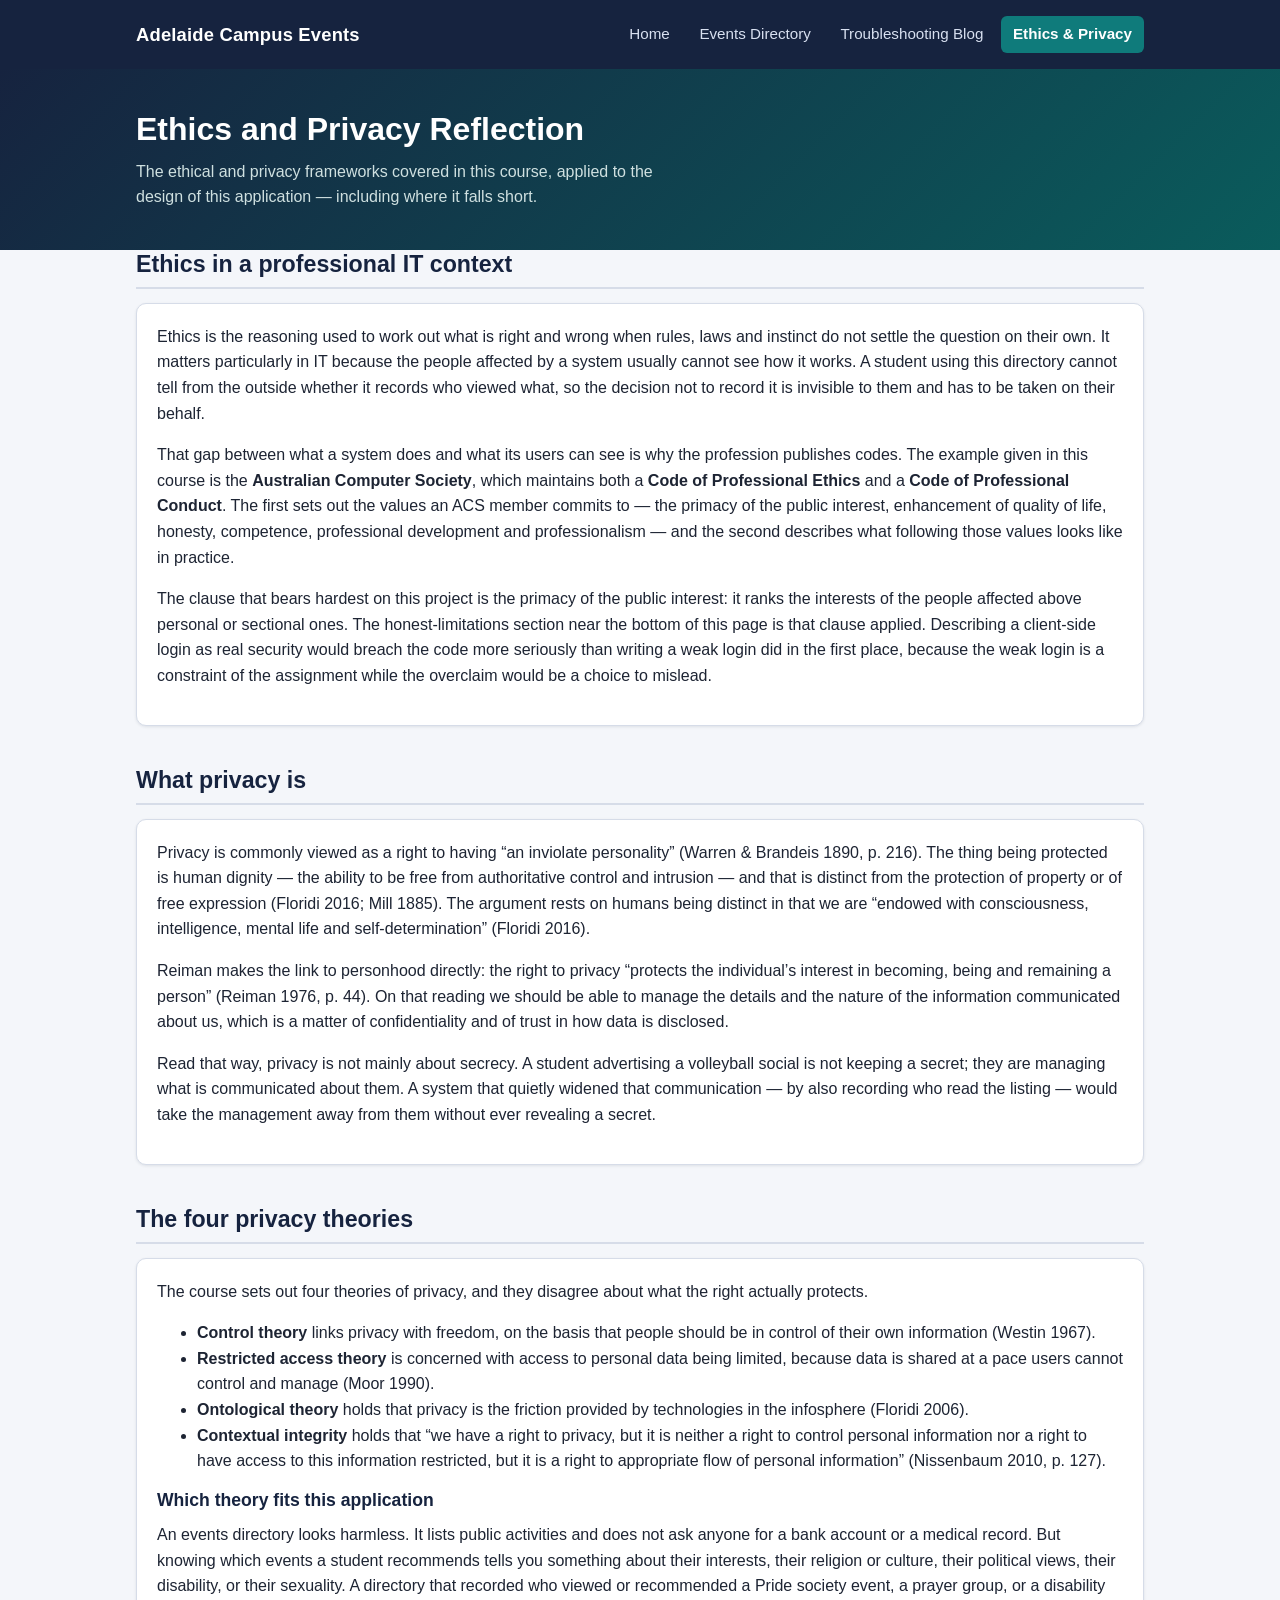
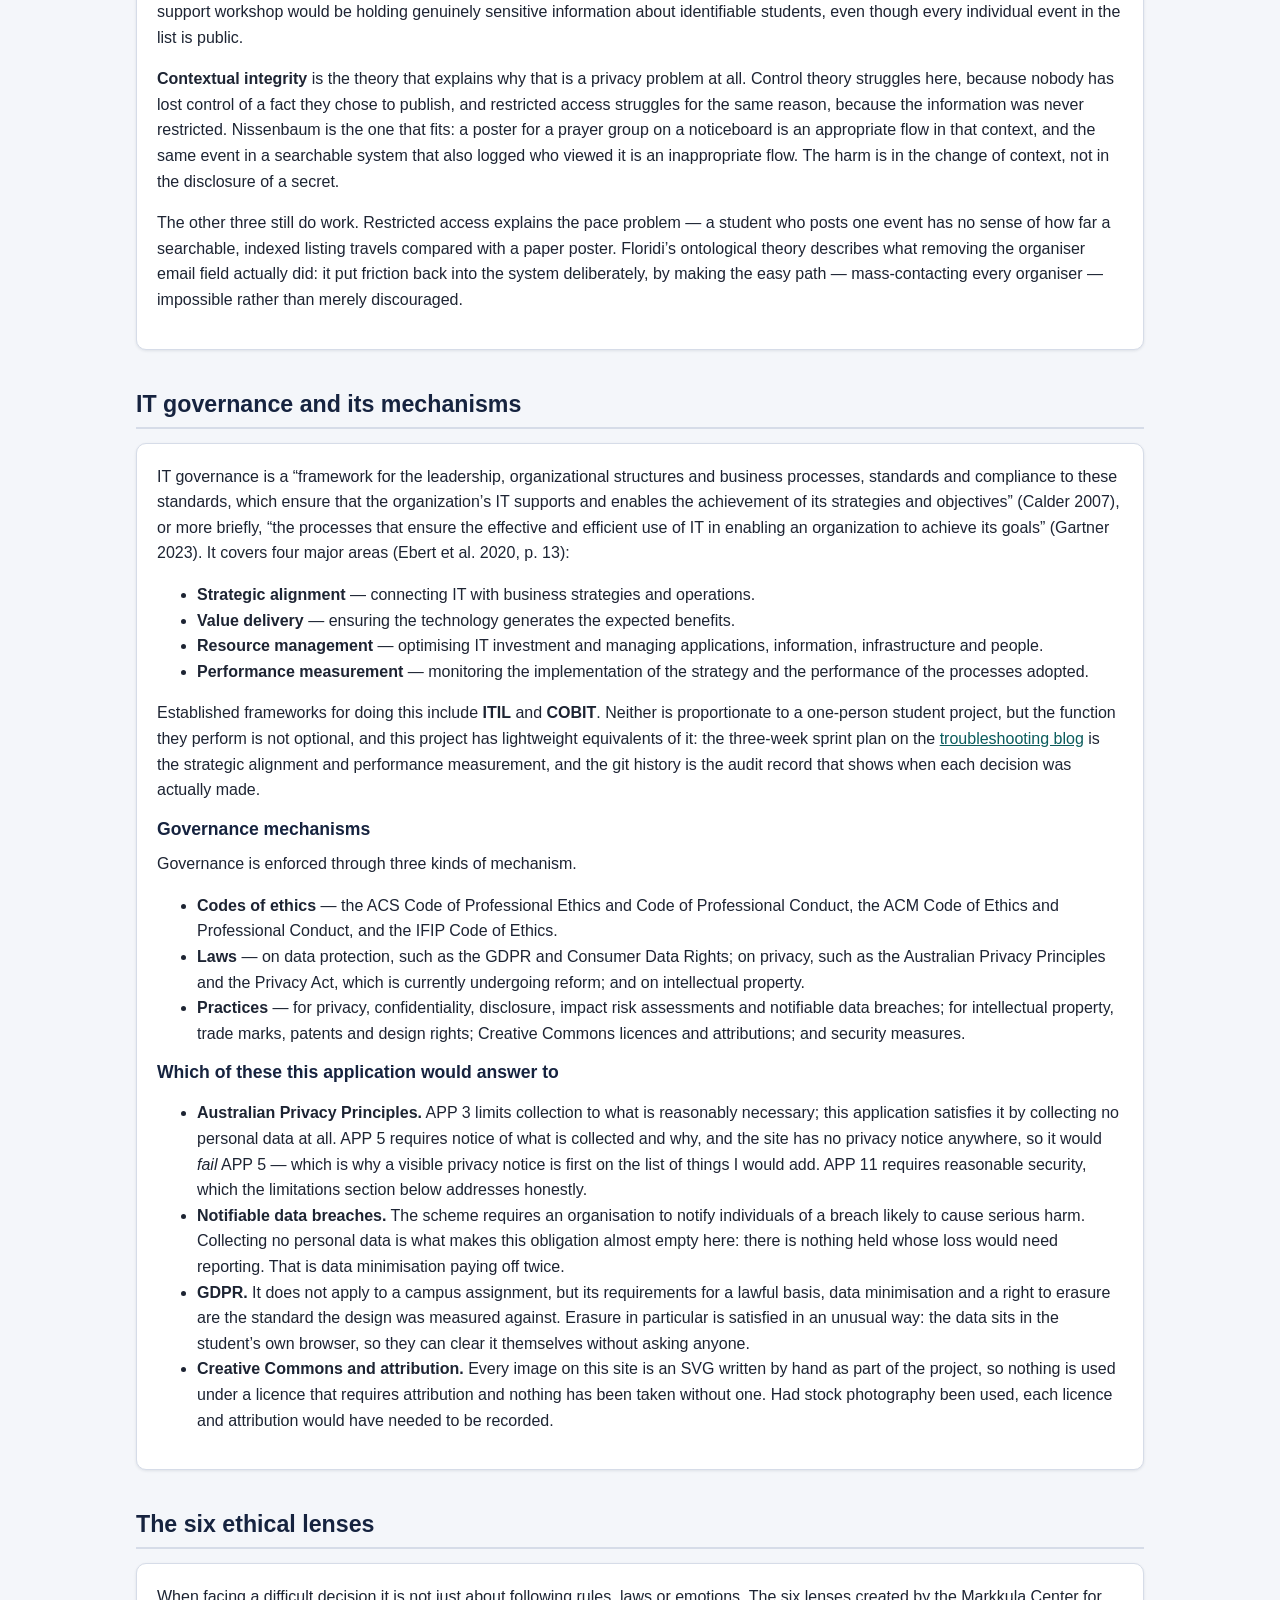
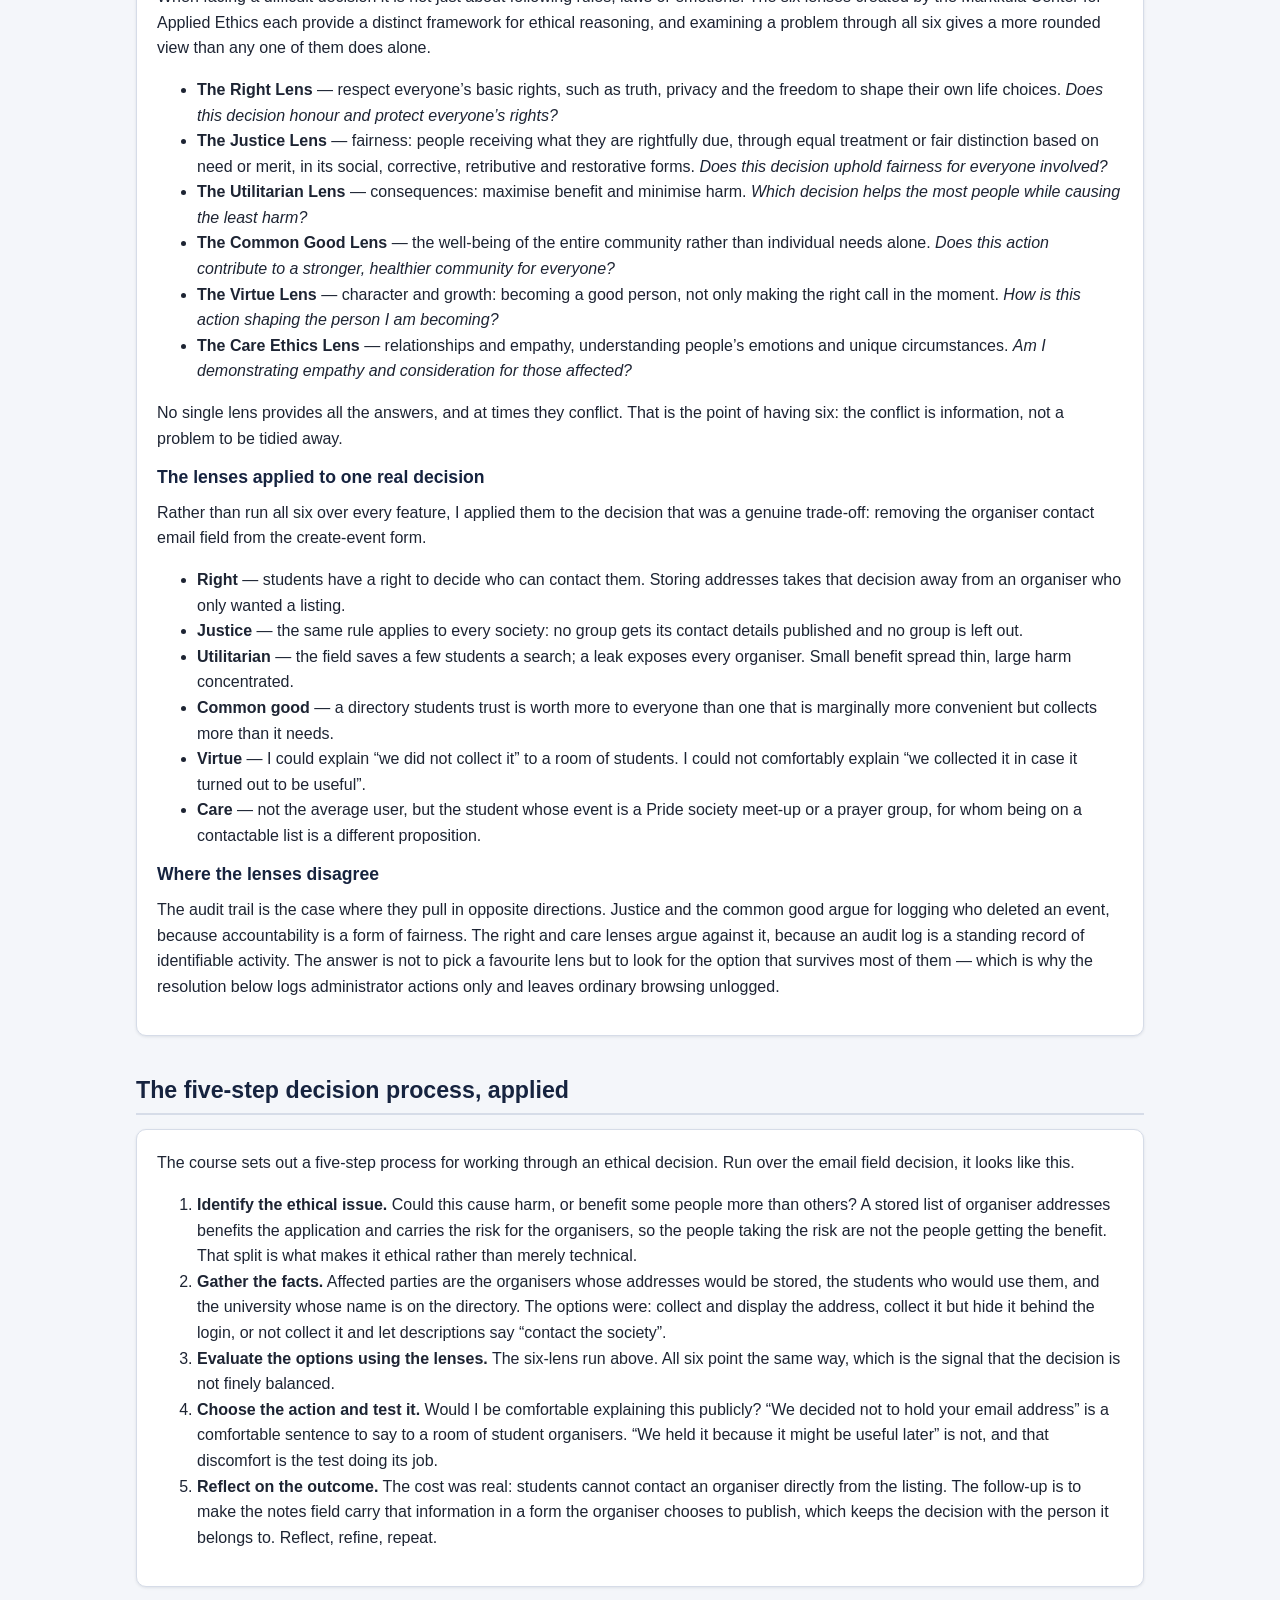
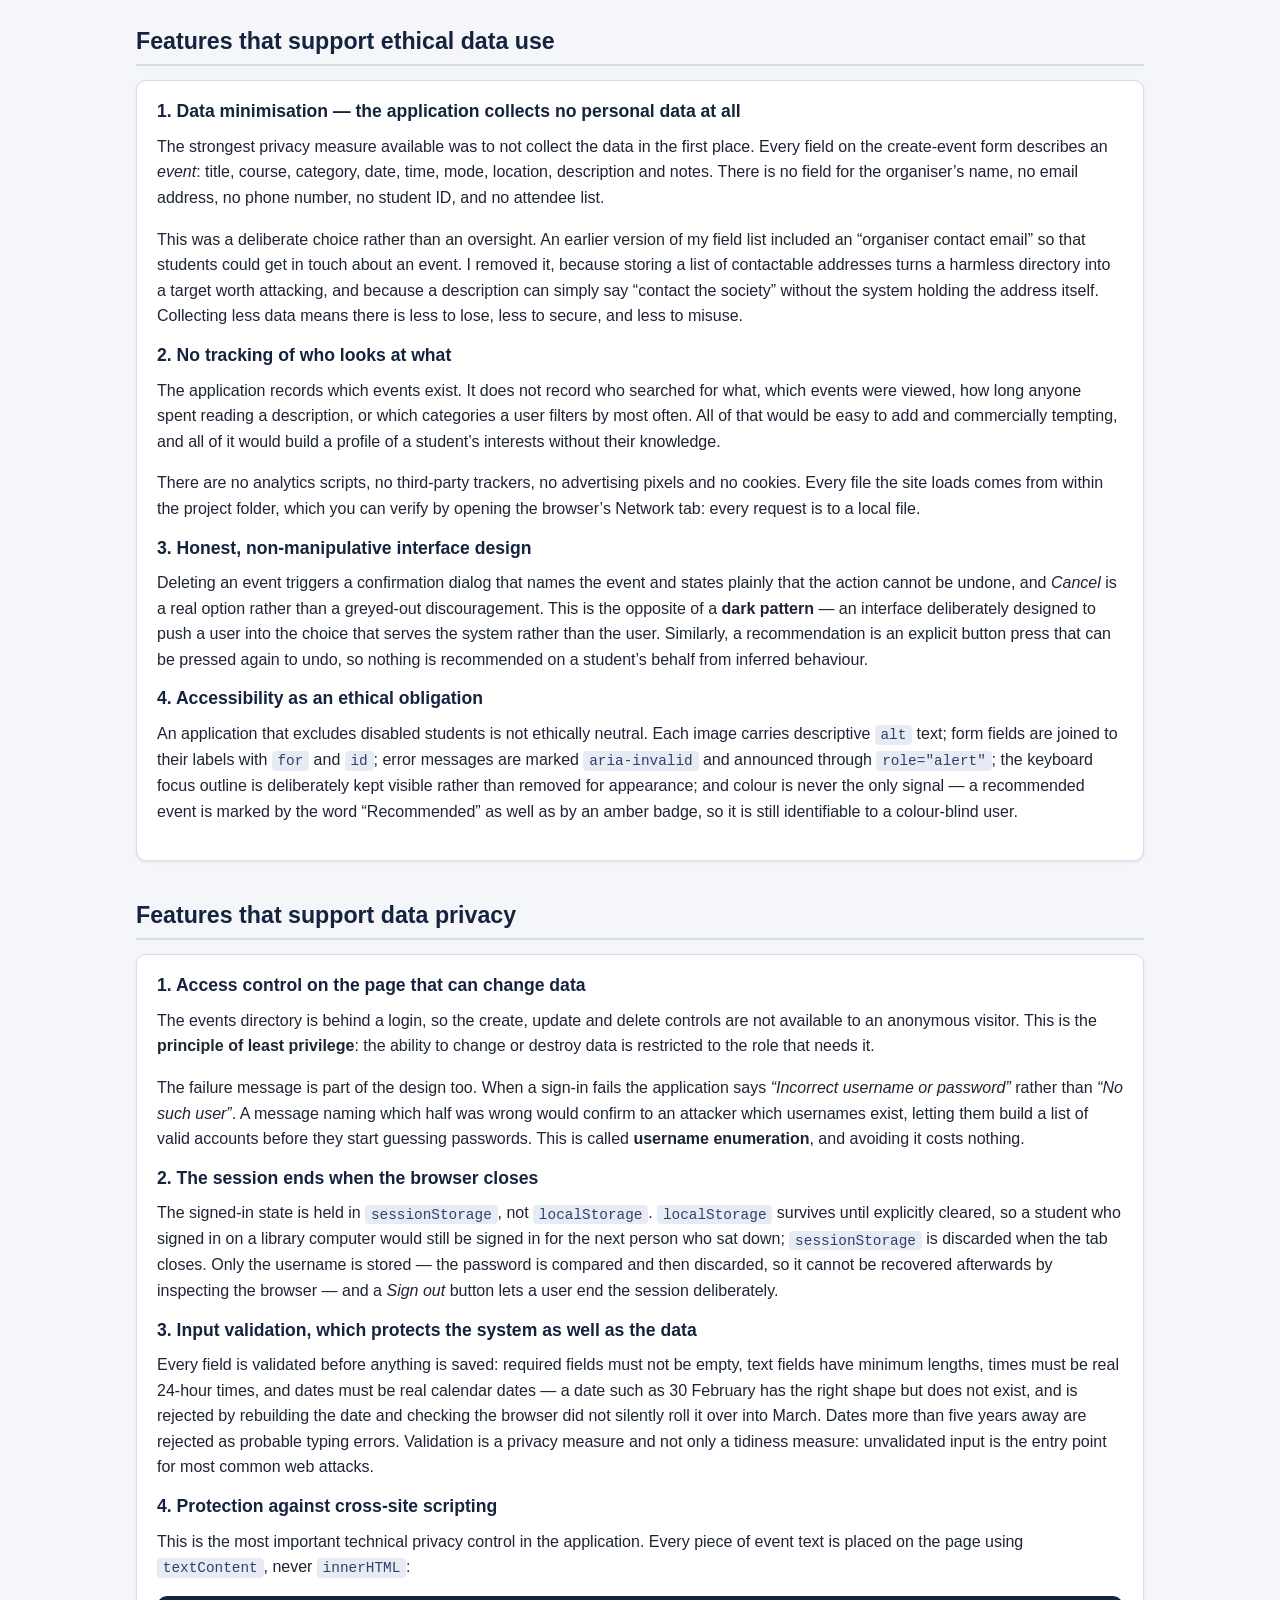
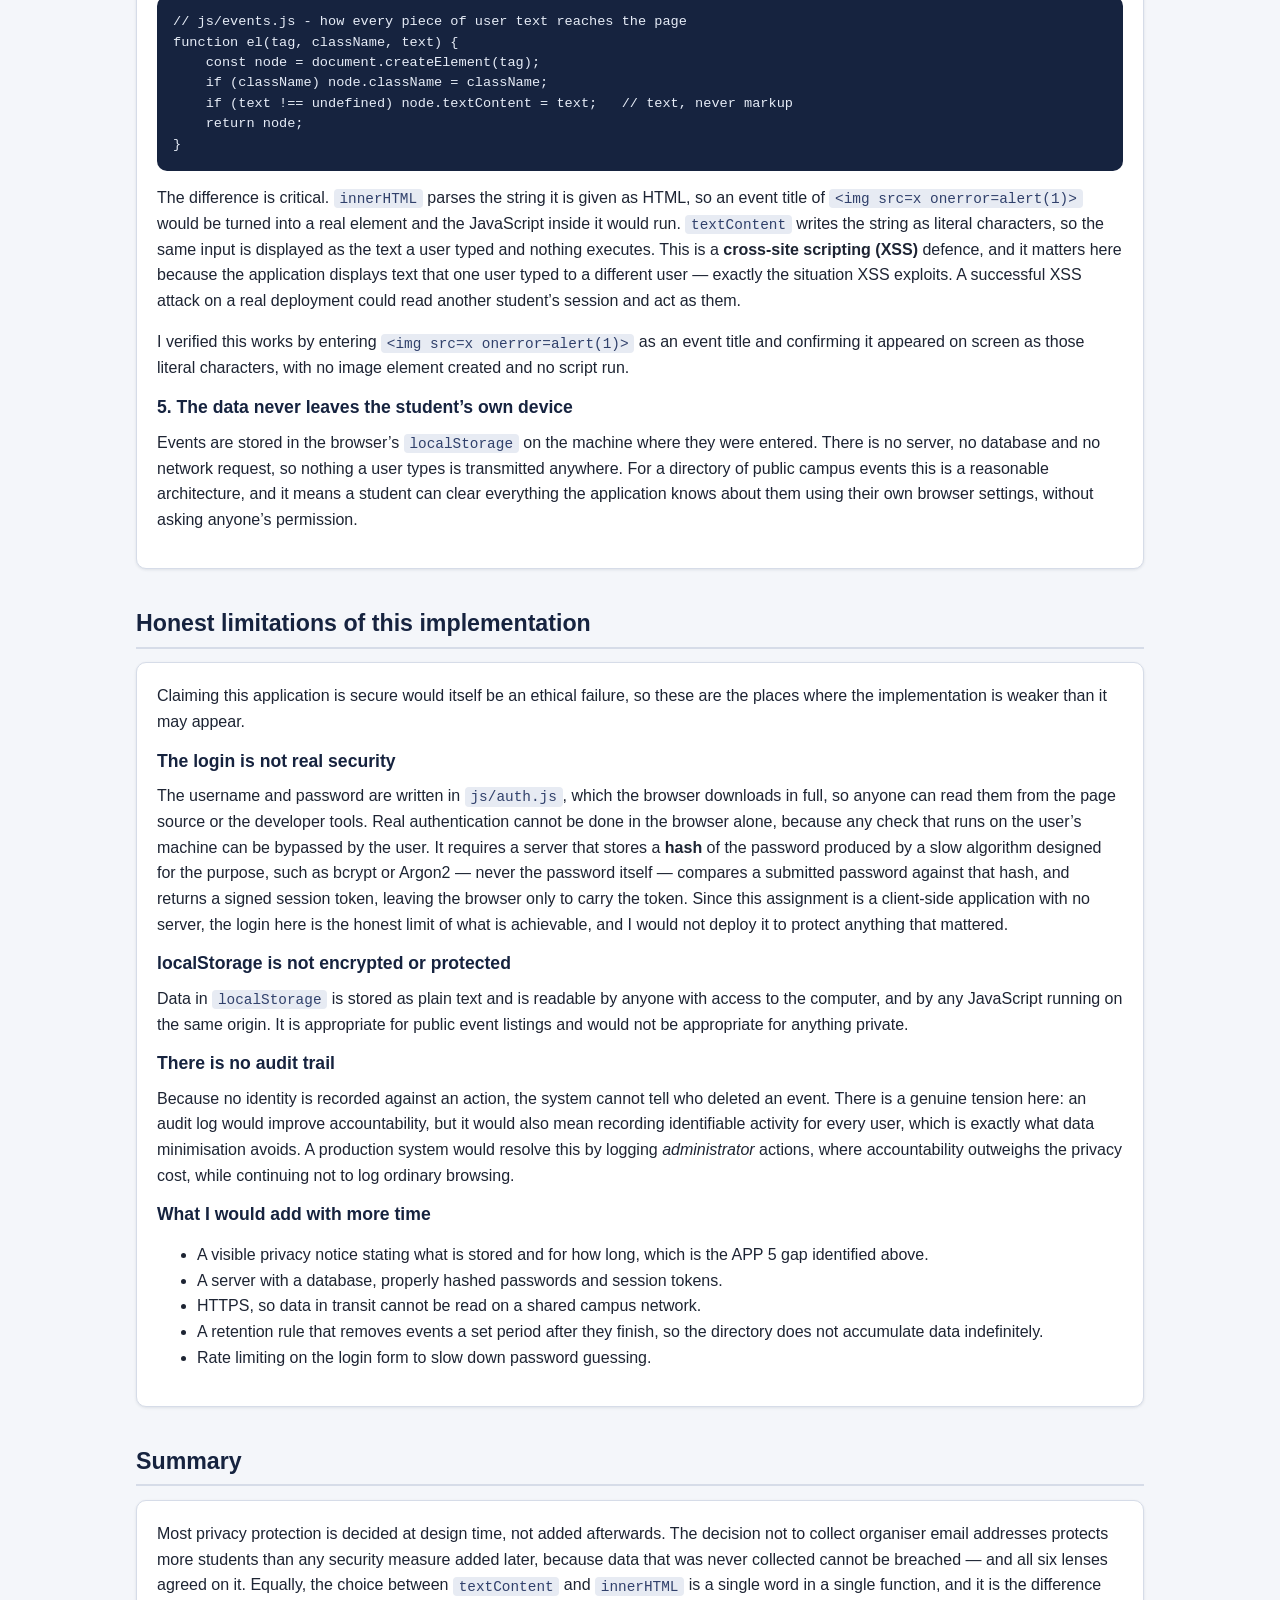
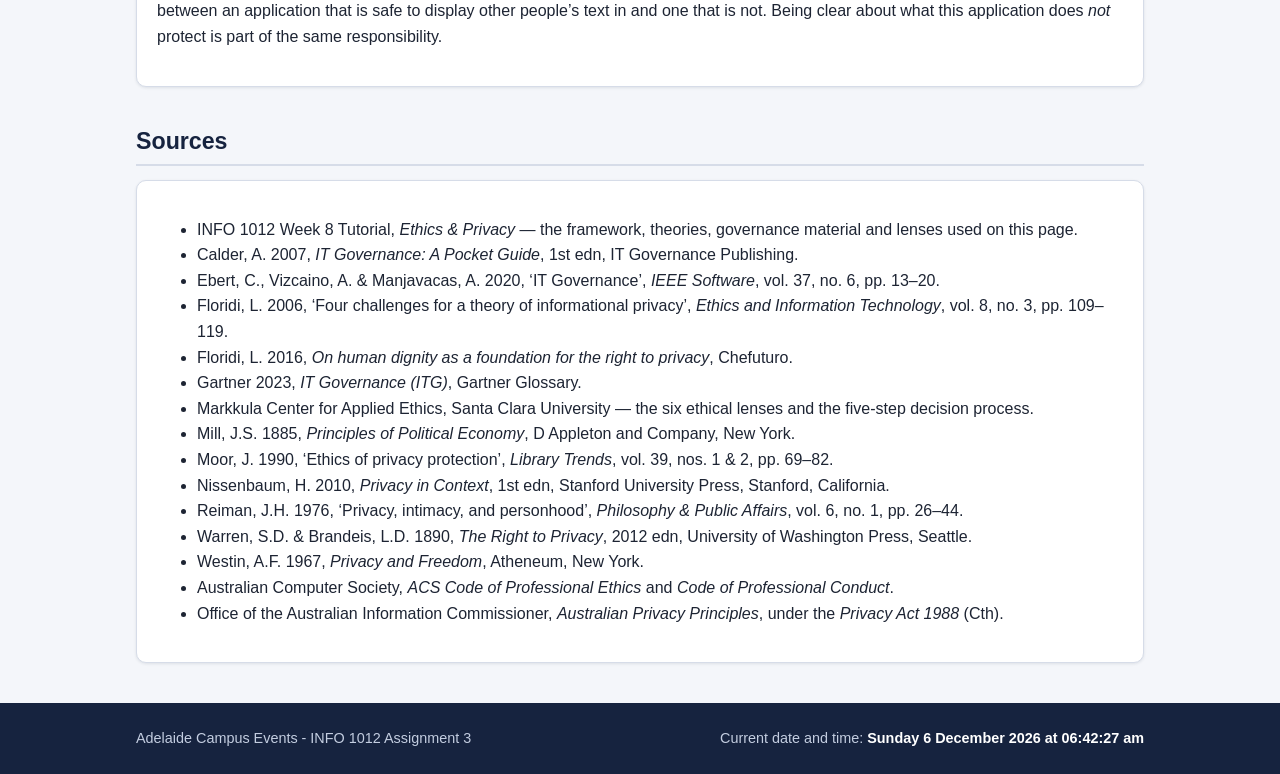
==== ethics.html @ b04b6039 "added the ethics and privacy reflection" ====
<!DOCTYPE html>
<html lang="en-AU">
<head>
  <meta charset="UTF-8">
  <meta name="viewport" content="width=device-width, initial-scale=1.0">
  <meta name="description" content="Reflection on ethical data use and data privacy in the Adelaide Campus Events application.">
  <title>Adelaide Campus Events &mdash; Ethics &amp; Privacy</title>
  <link rel="stylesheet" href="css/style.css">
</head>
<body>

  <header class="site-header">
    <div class="container">
      <a class="site-title" href="index.html">Adelaide Campus Events</a>
      <nav class="site-nav" aria-label="Main navigation">
        <ul>
          <li><a href="index.html">Home</a></li>
          <li><a href="events.html">Events Directory</a></li>
          <li><a href="blog.html">Troubleshooting Blog</a></li>
          <li><a href="ethics.html" aria-current="page">Ethics &amp; Privacy</a></li>
        </ul>
      </nav>
    </div>
  </header>

  <div class="banner">
    <div class="container">
      <h1>Ethics and Privacy Reflection</h1>
      <p>The ethical and privacy frameworks covered in this course, applied to the
         design of this application &mdash; including where it falls short.</p>
    </div>
  </div>

  <main class="container">

    <!-- Part 1 - the course frameworks -->
    <section aria-labelledby="codes-heading">
      <h2 id="codes-heading">Ethics in a professional IT context</h2>
      <div class="card">
        <p>Ethics is the reasoning used to work out what is right and wrong when rules,
           laws and instinct do not settle the question on their own. It matters
           particularly in IT because the people affected by a system usually cannot see
           how it works. A student using this directory cannot tell from the outside
           whether it records who viewed what, so the decision not to record it is
           invisible to them and has to be taken on their behalf.</p>
        <p>That gap between what a system does and what its users can see is why the
           profession publishes codes. The example given in this course is the
           <strong>Australian Computer Society</strong>, which maintains both a
           <strong>Code of Professional Ethics</strong> and a <strong>Code of
           Professional Conduct</strong>. The first sets out the values an ACS member
           commits to &mdash; the primacy of the public interest, enhancement of quality
           of life, honesty, competence, professional development and professionalism
           &mdash; and the second describes what following those values looks like in
           practice.</p>
        <p>The clause that bears hardest on this project is the primacy of the public
           interest: it ranks the interests of the people affected above personal or
           sectional ones. The honest-limitations section near the bottom of this page is
           that clause applied. Describing a client-side login as real security would
           breach the code more seriously than writing a weak login did in the first
           place, because the weak login is a constraint of the assignment while the
           overclaim would be a choice to mislead.</p>
      </div>
    </section>

    <section aria-labelledby="privacy-concept-heading">
      <h2 id="privacy-concept-heading">What privacy is</h2>
      <div class="card">
        <p>Privacy is commonly viewed as a right to having &ldquo;an inviolate
           personality&rdquo; (Warren &amp; Brandeis 1890, p.&nbsp;216). The thing being
           protected is human dignity &mdash; the ability to be free from authoritative
           control and intrusion &mdash; and that is distinct from the protection of
           property or of free expression (Floridi 2016; Mill 1885). The argument rests
           on humans being distinct in that we are &ldquo;endowed with consciousness,
           intelligence, mental life and self-determination&rdquo; (Floridi 2016).</p>
        <p>Reiman makes the link to personhood directly: the right to privacy
           &ldquo;protects the individual&rsquo;s interest in becoming, being and
           remaining a person&rdquo; (Reiman 1976, p.&nbsp;44). On that reading we should
           be able to manage the details and the nature of the information communicated
           about us, which is a matter of confidentiality and of trust in how data is
           disclosed.</p>
        <p>Read that way, privacy is not mainly about secrecy. A student advertising a
           volleyball social is not keeping a secret; they are managing what is
           communicated about them. A system that quietly widened that communication
           &mdash; by also recording who read the listing &mdash; would take the
           management away from them without ever revealing a secret.</p>
      </div>
    </section>

    <section aria-labelledby="theories-heading">
      <h2 id="theories-heading">The four privacy theories</h2>
      <div class="card">
        <p>The course sets out four theories of privacy, and they disagree about what the
           right actually protects.</p>
        <ul>
          <li><strong>Control theory</strong> links privacy with freedom, on the basis
              that people should be in control of their own information (Westin 1967).</li>
          <li><strong>Restricted access theory</strong> is concerned with access to
              personal data being limited, because data is shared at a pace users cannot
              control and manage (Moor 1990).</li>
          <li><strong>Ontological theory</strong> holds that privacy is the friction
              provided by technologies in the infosphere (Floridi 2006).</li>
          <li><strong>Contextual integrity</strong> holds that &ldquo;we have a right to
              privacy, but it is neither a right to control personal information nor a
              right to have access to this information restricted, but it is a right to
              appropriate flow of personal information&rdquo;
              (Nissenbaum 2010, p.&nbsp;127).</li>
        </ul>

        <h3>Which theory fits this application</h3>
        <p>An events directory looks harmless. It lists public activities and does not
           ask anyone for a bank account or a medical record. But knowing which events a
           student recommends tells you something about their interests, their religion
           or culture, their political views, their disability, or their sexuality. A
           directory that recorded who viewed or recommended a Pride society event, a
           prayer group, or a disability support workshop would be holding genuinely
           sensitive information about identifiable students, even though every
           individual event in the list is public.</p>
        <p><strong>Contextual integrity</strong> is the theory that explains why that is
           a privacy problem at all. Control theory struggles here, because nobody has
           lost control of a fact they chose to publish, and restricted access struggles
           for the same reason, because the information was never restricted. Nissenbaum
           is the one that fits: a poster for a prayer group on a noticeboard is an
           appropriate flow in that context, and the same event in a searchable system
           that also logged who viewed it is an inappropriate flow. The harm is in the
           change of context, not in the disclosure of a secret.</p>
        <p>The other three still do work. Restricted access explains the pace problem
           &mdash; a student who posts one event has no sense of how far a searchable,
           indexed listing travels compared with a paper poster. Floridi&rsquo;s
           ontological theory describes what removing the organiser email field actually
           did: it put friction back into the system deliberately, by making the easy
           path &mdash; mass-contacting every organiser &mdash; impossible rather than
           merely discouraged.</p>
      </div>
    </section>

    <section aria-labelledby="governance-heading">
      <h2 id="governance-heading">IT governance and its mechanisms</h2>
      <div class="card">
        <p>IT governance is a &ldquo;framework for the leadership, organizational
           structures and business processes, standards and compliance to these
           standards, which ensure that the organization&rsquo;s IT supports and enables
           the achievement of its strategies and objectives&rdquo; (Calder 2007), or more
           briefly, &ldquo;the processes that ensure the effective and efficient use of
           IT in enabling an organization to achieve its goals&rdquo; (Gartner 2023). It
           covers four major areas (Ebert et al. 2020, p.&nbsp;13):</p>
        <ul>
          <li><strong>Strategic alignment</strong> &mdash; connecting IT with business
              strategies and operations.</li>
          <li><strong>Value delivery</strong> &mdash; ensuring the technology generates
              the expected benefits.</li>
          <li><strong>Resource management</strong> &mdash; optimising IT investment and
              managing applications, information, infrastructure and people.</li>
          <li><strong>Performance measurement</strong> &mdash; monitoring the
              implementation of the strategy and the performance of the processes
              adopted.</li>
        </ul>
        <p>Established frameworks for doing this include <strong>ITIL</strong> and
           <strong>COBIT</strong>. Neither is proportionate to a one-person student
           project, but the function they perform is not optional, and this project has
           lightweight equivalents of it: the three-week sprint plan on the
           <a href="blog.html">troubleshooting blog</a> is the strategic alignment and
           performance measurement, and the git history is the audit record that shows
           when each decision was actually made.</p>

        <h3>Governance mechanisms</h3>
        <p>Governance is enforced through three kinds of mechanism.</p>
        <ul>
          <li><strong>Codes of ethics</strong> &mdash; the ACS Code of Professional
              Ethics and Code of Professional Conduct, the ACM Code of Ethics and
              Professional Conduct, and the IFIP Code of Ethics.</li>
          <li><strong>Laws</strong> &mdash; on data protection, such as the GDPR and
              Consumer Data Rights; on privacy, such as the Australian Privacy Principles
              and the Privacy Act, which is currently undergoing reform; and on
              intellectual property.</li>
          <li><strong>Practices</strong> &mdash; for privacy, confidentiality,
              disclosure, impact risk assessments and notifiable data breaches; for
              intellectual property, trade marks, patents and design rights; Creative
              Commons licences and attributions; and security measures.</li>
        </ul>

        <h3>Which of these this application would answer to</h3>
        <ul>
          <li><strong>Australian Privacy Principles.</strong> APP 3 limits collection to
              what is reasonably necessary; this application satisfies it by collecting
              no personal data at all. APP 5 requires notice of what is collected and
              why, and the site has no privacy notice anywhere, so it would
              <em>fail</em> APP 5 &mdash; which is why a visible privacy notice is first
              on the list of things I would add. APP 11 requires reasonable security,
              which the limitations section below addresses honestly.</li>
          <li><strong>Notifiable data breaches.</strong> The scheme requires an
              organisation to notify individuals of a breach likely to cause serious
              harm. Collecting no personal data is what makes this obligation almost
              empty here: there is nothing held whose loss would need reporting. That is
              data minimisation paying off twice.</li>
          <li><strong>GDPR.</strong> It does not apply to a campus assignment, but its
              requirements for a lawful basis, data minimisation and a right to erasure
              are the standard the design was measured against. Erasure in particular is
              satisfied in an unusual way: the data sits in the student&rsquo;s own
              browser, so they can clear it themselves without asking anyone.</li>
          <li><strong>Creative Commons and attribution.</strong> Every image on this site
              is an SVG written by hand as part of the project, so nothing is used under
              a licence that requires attribution and nothing has been taken without
              one. Had stock photography been used, each licence and attribution would
              have needed to be recorded.</li>
        </ul>
      </div>
    </section>

    <section aria-labelledby="lenses-heading">
      <h2 id="lenses-heading">The six ethical lenses</h2>
      <div class="card">
        <p>When facing a difficult decision it is not just about following rules, laws or
           emotions. The six lenses created by the Markkula Center for Applied Ethics
           each provide a distinct framework for ethical reasoning, and examining a
           problem through all six gives a more rounded view than any one of them does
           alone.</p>
        <ul>
          <li><strong>The Right Lens</strong> &mdash; respect everyone&rsquo;s basic
              rights, such as truth, privacy and the freedom to shape their own life
              choices. <em>Does this decision honour and protect everyone&rsquo;s
              rights?</em></li>
          <li><strong>The Justice Lens</strong> &mdash; fairness: people receiving what
              they are rightfully due, through equal treatment or fair distinction based
              on need or merit, in its social, corrective, retributive and restorative
              forms. <em>Does this decision uphold fairness for everyone involved?</em></li>
          <li><strong>The Utilitarian Lens</strong> &mdash; consequences: maximise
              benefit and minimise harm. <em>Which decision helps the most people while
              causing the least harm?</em></li>
          <li><strong>The Common Good Lens</strong> &mdash; the well-being of the entire
              community rather than individual needs alone. <em>Does this action
              contribute to a stronger, healthier community for everyone?</em></li>
          <li><strong>The Virtue Lens</strong> &mdash; character and growth: becoming a
              good person, not only making the right call in the moment. <em>How is this
              action shaping the person I am becoming?</em></li>
          <li><strong>The Care Ethics Lens</strong> &mdash; relationships and empathy,
              understanding people&rsquo;s emotions and unique circumstances. <em>Am I
              demonstrating empathy and consideration for those affected?</em></li>
        </ul>
        <p>No single lens provides all the answers, and at times they conflict. That is
           the point of having six: the conflict is information, not a problem to be
           tidied away.</p>

        <h3>The lenses applied to one real decision</h3>
        <p>Rather than run all six over every feature, I applied them to the decision
           that was a genuine trade-off: removing the organiser contact email field from
           the create-event form.</p>
        <ul>
          <li><strong>Right</strong> &mdash; students have a right to decide who can
              contact them. Storing addresses takes that decision away from an organiser
              who only wanted a listing.</li>
          <li><strong>Justice</strong> &mdash; the same rule applies to every society: no
              group gets its contact details published and no group is left out.</li>
          <li><strong>Utilitarian</strong> &mdash; the field saves a few students a
              search; a leak exposes every organiser. Small benefit spread thin, large
              harm concentrated.</li>
          <li><strong>Common good</strong> &mdash; a directory students trust is worth
              more to everyone than one that is marginally more convenient but collects
              more than it needs.</li>
          <li><strong>Virtue</strong> &mdash; I could explain &ldquo;we did not collect
              it&rdquo; to a room of students. I could not comfortably explain &ldquo;we
              collected it in case it turned out to be useful&rdquo;.</li>
          <li><strong>Care</strong> &mdash; not the average user, but the student whose
              event is a Pride society meet-up or a prayer group, for whom being on a
              contactable list is a different proposition.</li>
        </ul>

        <h3>Where the lenses disagree</h3>
        <p>The audit trail is the case where they pull in opposite directions. Justice
           and the common good argue for logging who deleted an event, because
           accountability is a form of fairness. The right and care lenses argue against
           it, because an audit log is a standing record of identifiable activity. The
           answer is not to pick a favourite lens but to look for the option that
           survives most of them &mdash; which is why the resolution below logs
           administrator actions only and leaves ordinary browsing unlogged.</p>
      </div>
    </section>

    <section aria-labelledby="process-heading">
      <h2 id="process-heading">The five-step decision process, applied</h2>
      <div class="card">
        <p>The course sets out a five-step process for working through an ethical
           decision. Run over the email field decision, it looks like this.</p>
        <ol>
          <li><strong>Identify the ethical issue.</strong> Could this cause harm, or
              benefit some people more than others? A stored list of organiser addresses
              benefits the application and carries the risk for the organisers, so the
              people taking the risk are not the people getting the benefit. That split
              is what makes it ethical rather than merely technical.</li>
          <li><strong>Gather the facts.</strong> Affected parties are the organisers
              whose addresses would be stored, the students who would use them, and the
              university whose name is on the directory. The options were: collect and
              display the address, collect it but hide it behind the login, or not
              collect it and let descriptions say &ldquo;contact the society&rdquo;.</li>
          <li><strong>Evaluate the options using the lenses.</strong> The six-lens run
              above. All six point the same way, which is the signal that the decision is
              not finely balanced.</li>
          <li><strong>Choose the action and test it.</strong> Would I be comfortable
              explaining this publicly? &ldquo;We decided not to hold your email
              address&rdquo; is a comfortable sentence to say to a room of student
              organisers. &ldquo;We held it because it might be useful later&rdquo; is
              not, and that discomfort is the test doing its job.</li>
          <li><strong>Reflect on the outcome.</strong> The cost was real: students cannot
              contact an organiser directly from the listing. The follow-up is to make
              the notes field carry that information in a form the organiser chooses to
              publish, which keeps the decision with the person it belongs to. Reflect,
              refine, repeat.</li>
        </ol>
      </div>
    </section>

    <!-- Part 2 - the application -->
    <section aria-labelledby="ethics-heading">
      <h2 id="ethics-heading">Features that support ethical data use</h2>

      <div class="card">
        <h3>1. Data minimisation &mdash; the application collects no personal data at all</h3>
        <p>The strongest privacy measure available was to not collect the data in the
           first place. Every field on the create-event form describes an <em>event</em>:
           title, course, category, date, time, mode, location, description and notes.
           There is no field for the organiser&rsquo;s name, no email address, no phone
           number, no student ID, and no attendee list.</p>
        <p>This was a deliberate choice rather than an oversight. An earlier version of
           my field list included an &ldquo;organiser contact email&rdquo; so that
           students could get in touch about an event. I removed it, because storing a
           list of contactable addresses turns a harmless directory into a target worth
           attacking, and because a description can simply say &ldquo;contact the
           society&rdquo; without the system holding the address itself. Collecting less
           data means there is less to lose, less to secure, and less to misuse.</p>

        <h3>2. No tracking of who looks at what</h3>
        <p>The application records which events exist. It does not record who searched
           for what, which events were viewed, how long anyone spent reading a
           description, or which categories a user filters by most often. All of that
           would be easy to add and commercially tempting, and all of it would build a
           profile of a student&rsquo;s interests without their knowledge.</p>
        <p>There are no analytics scripts, no third-party trackers, no advertising pixels
           and no cookies. Every file the site loads comes from within the project
           folder, which you can verify by opening the browser&rsquo;s Network tab: every
           request is to a local file.</p>

        <h3>3. Honest, non-manipulative interface design</h3>
        <p>Deleting an event triggers a confirmation dialog that names the event and
           states plainly that the action cannot be undone, and <em>Cancel</em> is a real
           option rather than a greyed-out discouragement. This is the opposite of a
           <strong>dark pattern</strong> &mdash; an interface deliberately designed to
           push a user into the choice that serves the system rather than the user.
           Similarly, a recommendation is an explicit button press that can be pressed
           again to undo, so nothing is recommended on a student&rsquo;s behalf from
           inferred behaviour.</p>

        <h3>4. Accessibility as an ethical obligation</h3>
        <p>An application that excludes disabled students is not ethically neutral. Each
           image carries descriptive <code>alt</code> text; form fields are joined to
           their labels with <code>for</code> and <code>id</code>; error messages are
           marked <code>aria-invalid</code> and announced through
           <code>role="alert"</code>; the keyboard focus outline is deliberately kept
           visible rather than removed for appearance; and colour is never the only
           signal &mdash; a recommended event is marked by the word
           &ldquo;Recommended&rdquo; as well as by an amber badge, so it is still
           identifiable to a colour-blind user.</p>
      </div>
    </section>

    <section aria-labelledby="privacy-heading">
      <h2 id="privacy-heading">Features that support data privacy</h2>

      <div class="card">
        <h3>1. Access control on the page that can change data</h3>
        <p>The events directory is behind a login, so the create, update and delete
           controls are not available to an anonymous visitor. This is the
           <strong>principle of least privilege</strong>: the ability to change or
           destroy data is restricted to the role that needs it.</p>
        <p>The failure message is part of the design too. When a sign-in fails the
           application says <em>&ldquo;Incorrect username or password&rdquo;</em> rather
           than <em>&ldquo;No such user&rdquo;</em>. A message naming which half was
           wrong would confirm to an attacker which usernames exist, letting them build a
           list of valid accounts before they start guessing passwords. This is called
           <strong>username enumeration</strong>, and avoiding it costs nothing.</p>

        <h3>2. The session ends when the browser closes</h3>
        <p>The signed-in state is held in <code>sessionStorage</code>, not
           <code>localStorage</code>. <code>localStorage</code> survives until explicitly
           cleared, so a student who signed in on a library computer would still be
           signed in for the next person who sat down; <code>sessionStorage</code> is
           discarded when the tab closes. Only the username is stored &mdash; the
           password is compared and then discarded, so it cannot be recovered afterwards
           by inspecting the browser &mdash; and a <em>Sign out</em> button lets a user
           end the session deliberately.</p>

        <h3>3. Input validation, which protects the system as well as the data</h3>
        <p>Every field is validated before anything is saved: required fields must not be
           empty, text fields have minimum lengths, times must be real 24-hour times, and
           dates must be real calendar dates &mdash; a date such as 30 February has the
           right shape but does not exist, and is rejected by rebuilding the date and
           checking the browser did not silently roll it over into March. Dates more than
           five years away are rejected as probable typing errors. Validation is a
           privacy measure and not only a tidiness measure: unvalidated input is the entry
           point for most common web attacks.</p>

        <h3>4. Protection against cross-site scripting</h3>
        <p>This is the most important technical privacy control in the application.
           Every piece of event text is placed on the page using
           <code>textContent</code>, never <code>innerHTML</code>:</p>
        <pre><code>// js/events.js - how every piece of user text reaches the page
function el(tag, className, text) {
    const node = document.createElement(tag);
    if (className) node.className = className;
    if (text !== undefined) node.textContent = text;   // text, never markup
    return node;
}</code></pre>
        <p>The difference is critical. <code>innerHTML</code> parses the string it is
           given as HTML, so an event title of
           <code>&lt;img src=x onerror=alert(1)&gt;</code> would be turned into a real
           element and the JavaScript inside it would run. <code>textContent</code>
           writes the string as literal characters, so the same input is displayed as the
           text a user typed and nothing executes. This is a <strong>cross-site
           scripting (XSS)</strong> defence, and it matters here because the application
           displays text that one user typed to a different user &mdash; exactly the
           situation XSS exploits. A successful XSS attack on a real deployment could
           read another student&rsquo;s session and act as them.</p>
        <p>I verified this works by entering
           <code>&lt;img src=x onerror=alert(1)&gt;</code> as an event title and
           confirming it appeared on screen as those literal characters, with no image
           element created and no script run.</p>

        <h3>5. The data never leaves the student&rsquo;s own device</h3>
        <p>Events are stored in the browser&rsquo;s <code>localStorage</code> on the
           machine where they were entered. There is no server, no database and no
           network request, so nothing a user types is transmitted anywhere. For a
           directory of public campus events this is a reasonable architecture, and it
           means a student can clear everything the application knows about them using
           their own browser settings, without asking anyone&rsquo;s permission.</p>
      </div>
    </section>

    <section aria-labelledby="limits-heading">
      <h2 id="limits-heading">Honest limitations of this implementation</h2>

      <div class="card">
        <p>Claiming this application is secure would itself be an ethical failure, so
           these are the places where the implementation is weaker than it may appear.</p>

        <h3>The login is not real security</h3>
        <p>The username and password are written in <code>js/auth.js</code>, which the
           browser downloads in full, so anyone can read them from the page source or the
           developer tools. Real authentication cannot be done in the browser alone,
           because any check that runs on the user&rsquo;s machine can be bypassed by the
           user. It requires a server that stores a <strong>hash</strong> of the password
           produced by a slow algorithm designed for the purpose, such as bcrypt or
           Argon2 &mdash; never the password itself &mdash; compares a submitted password
           against that hash, and returns a signed session token, leaving the browser only
           to carry the token. Since this assignment is a client-side application with no
           server, the login here is the honest limit of what is achievable, and I would
           not deploy it to protect anything that mattered.</p>

        <h3>localStorage is not encrypted or protected</h3>
        <p>Data in <code>localStorage</code> is stored as plain text and is readable by
           anyone with access to the computer, and by any JavaScript running on the same
           origin. It is appropriate for public event listings and would not be
           appropriate for anything private.</p>

        <h3>There is no audit trail</h3>
        <p>Because no identity is recorded against an action, the system cannot tell who
           deleted an event. There is a genuine tension here: an audit log would improve
           accountability, but it would also mean recording identifiable activity for
           every user, which is exactly what data minimisation avoids. A production
           system would resolve this by logging <em>administrator</em> actions, where
           accountability outweighs the privacy cost, while continuing not to log
           ordinary browsing.</p>

        <h3>What I would add with more time</h3>
        <ul>
          <li>A visible privacy notice stating what is stored and for how long, which is
              the APP 5 gap identified above.</li>
          <li>A server with a database, properly hashed passwords and session tokens.</li>
          <li>HTTPS, so data in transit cannot be read on a shared campus network.</li>
          <li>A retention rule that removes events a set period after they finish, so the
              directory does not accumulate data indefinitely.</li>
          <li>Rate limiting on the login form to slow down password guessing.</li>
        </ul>
      </div>
    </section>

    <section aria-labelledby="summary-heading">
      <h2 id="summary-heading">Summary</h2>
      <div class="card">
        <p>Most privacy protection is decided at design time, not added afterwards. The
           decision not to collect organiser email addresses protects more students than
           any security measure added later, because data that was never collected cannot
           be breached &mdash; and all six lenses agreed on it. Equally, the choice
           between <code>textContent</code> and <code>innerHTML</code> is a single word in
           a single function, and it is the difference between an application that is safe
           to display other people&rsquo;s text in and one that is not. Being clear about
           what this application does <em>not</em> protect is part of the same
           responsibility.</p>
      </div>
    </section>

    <!-- Sources -->
    <section aria-labelledby="sources-heading">
      <h2 id="sources-heading">Sources</h2>
      <div class="card">
        <ul>
          <li>INFO 1012 Week 8 Tutorial, <em>Ethics &amp; Privacy</em> &mdash; the
              framework, theories, governance material and lenses used on this page.</li>
          <li>Calder, A. 2007, <em>IT Governance: A Pocket Guide</em>, 1st edn, IT
              Governance Publishing.</li>
          <li>Ebert, C., Vizcaino, A. &amp; Manjavacas, A. 2020, &lsquo;IT
              Governance&rsquo;, <em>IEEE Software</em>, vol.&nbsp;37, no.&nbsp;6,
              pp.&nbsp;13&ndash;20.</li>
          <li>Floridi, L. 2006, &lsquo;Four challenges for a theory of informational
              privacy&rsquo;, <em>Ethics and Information Technology</em>, vol.&nbsp;8,
              no.&nbsp;3, pp.&nbsp;109&ndash;119.</li>
          <li>Floridi, L. 2016, <em>On human dignity as a foundation for the right to
              privacy</em>, Chefuturo.</li>
          <li>Gartner 2023, <em>IT Governance (ITG)</em>, Gartner Glossary.</li>
          <li>Markkula Center for Applied Ethics, Santa Clara University &mdash; the six
              ethical lenses and the five-step decision process.</li>
          <li>Mill, J.S. 1885, <em>Principles of Political Economy</em>, D Appleton and
              Company, New York.</li>
          <li>Moor, J. 1990, &lsquo;Ethics of privacy protection&rsquo;, <em>Library
              Trends</em>, vol.&nbsp;39, nos.&nbsp;1&nbsp;&amp;&nbsp;2,
              pp.&nbsp;69&ndash;82.</li>
          <li>Nissenbaum, H. 2010, <em>Privacy in Context</em>, 1st edn, Stanford
              University Press, Stanford, California.</li>
          <li>Reiman, J.H. 1976, &lsquo;Privacy, intimacy, and personhood&rsquo;,
              <em>Philosophy &amp; Public Affairs</em>, vol.&nbsp;6, no.&nbsp;1,
              pp.&nbsp;26&ndash;44.</li>
          <li>Warren, S.D. &amp; Brandeis, L.D. 1890, <em>The Right to Privacy</em>, 2012
              edn, University of Washington Press, Seattle.</li>
          <li>Westin, A.F. 1967, <em>Privacy and Freedom</em>, Atheneum, New York.</li>
          <li>Australian Computer Society, <em>ACS Code of Professional Ethics</em> and
              <em>Code of Professional Conduct</em>.</li>
          <li>Office of the Australian Information Commissioner, <em>Australian Privacy
              Principles</em>, under the <em>Privacy Act 1988</em> (Cth).</li>
        </ul>
      </div>
    </section>

  </main>

  <footer class="site-footer">
    <div class="container">
      <span>Adelaide Campus Events - INFO 1012 Assignment 3</span>
      <span>Current date and time: <strong><time id="live-clock"></time></strong></span>
    </div>
  </footer>

  <script src="js/clock.js"></script>
</body>
</html>
---- css/style.css ----
/* Design tokens -*/
:root {
  --navy:        #16233f;
  --navy-light:  #27385e;
  --teal:        #0f7b7b;
  --teal-dark:   #0a5c5c;
  --amber:       #c47f17;
  --red:         #b3261e;
  --green:       #1d6b3f;

  --page-bg:     #f4f6fa;
  --card-bg:     #ffffff;
  --border:      #d6dce8;
  --text:        #1d2433;
  --text-muted:  #5a6478;

  --radius:      10px;
  --gap:         1rem;
  --shadow:      0 1px 3px rgba(22, 35, 63, 0.10);
  --shadow-lift: 0 4px 12px rgba(22, 35, 63, 0.14);

  --font: -apple-system, BlinkMacSystemFont, "Segoe UI", Roboto,
          "Helvetica Neue", Arial, sans-serif;
  --mono: "SF Mono", "Cascadia Code", Consolas, "Courier New", monospace;
}

/* Reset border-box */
*, *::before, *::after { box-sizing: border-box; }

[hidden] { display: none !important; }

body {
  margin: 0;
  font-family: var(--font);
  font-size: 16px;
  line-height: 1.6;
  color: var(--text);
  background: var(--page-bg);
}

/* Layout */
.container {
  width: 100%;
  max-width: 1040px;
  margin: 0 auto;
  padding: 0 16px;   /* 16px side gutter so nothing touches the phone edge */
}

main { padding: 2rem 0 3rem; }

section { margin-bottom: 2.5rem; }

/* Typography */
h1, h2, h3 { line-height: 1.25; color: var(--navy); margin: 0 0 0.6em; }
h1 { font-size: 2rem; }
h2 { font-size: 1.45rem; border-bottom: 2px solid var(--border); padding-bottom: 0.35em; }
h3 { font-size: 1.1rem; }
p  { margin: 0 0 1rem; }
a  { color: var(--teal-dark); }
a:hover { color: var(--navy); }

/* Site header and navigation  */
.site-header {
  background: var(--navy);
  color: #fff;
  padding: 1rem 0;
}
.site-header .container {
  display: flex;
  flex-wrap: wrap;
  align-items: center;
  justify-content: space-between;
  gap: 0.75rem;
}
.site-title {
  font-size: 1.15rem;
  font-weight: 700;
  color: #fff;
  text-decoration: none;
  letter-spacing: 0.01em;
}

.site-nav ul {
  list-style: none;
  display: flex;
  flex-wrap: wrap;
  gap: 0.35rem;
  margin: 0;
  padding: 0;
}
.site-nav a {
  display: block;
  padding: 0.4rem 0.75rem;
  border-radius: 6px;
  color: #d8e0f0;
  text-decoration: none;
  font-size: 0.95rem;
}
.site-nav a:hover { background: var(--navy-light); color: #fff; }
/* aria-current="page" marks the page you are on — set in each page's HTML */
.site-nav a[aria-current="page"] { background: var(--teal); color: #fff; font-weight: 600; }

/* Footer */
.site-footer {
  background: var(--navy);
  color: #c3cde0;
  padding: 1.5rem 0;
  font-size: 0.9rem;
}
.site-footer .container {
  display: flex;
  flex-wrap: wrap;
  justify-content: space-between;
  gap: 0.5rem;
}
.site-footer strong { color: #fff; }

/* Page banner */
.banner {
  background: linear-gradient(135deg, var(--navy) 0%, var(--teal-dark) 100%);
  color: #fff;
  padding: 2.5rem 0;
}
.banner h1 { color: #fff; margin-bottom: 0.3em; }
.banner p  { color: #cfe0e0; margin: 0; max-width: 60ch; }

/* Cards */
.card {
  background: var(--card-bg);
  border: 1px solid var(--border);
  border-radius: var(--radius);
  box-shadow: var(--shadow);
  padding: 1.25rem;
}

.grid-2 {
  display: grid;
  grid-template-columns: repeat(auto-fit, minmax(280px, 1fr));
  gap: var(--gap);
}


/* Buttons */
.btn {
  display: inline-block;
  font: inherit;
  font-weight: 600;
  padding: 0.55rem 1.1rem;
  border: 1px solid transparent;
  border-radius: 6px;
  background: var(--teal);
  color: #fff;
  cursor: pointer;
  text-decoration: none;
}
.btn:hover    { background: var(--teal-dark); }
.btn:disabled { opacity: 0.5; cursor: not-allowed; }

.btn-secondary { background: #fff; color: var(--navy); border-color: var(--border); }
.btn-secondary:hover { background: #eef1f7; }

.btn-danger  { background: var(--red); }
.btn-danger:hover { background: #8e1e18; }

.btn-small { padding: 0.3rem 0.7rem; font-size: 0.85rem; }

/* Keyboard focus must stay visible — removing it breaks keyboard navigation. */
.btn:focus-visible,
a:focus-visible,
input:focus-visible,
select:focus-visible,
textarea:focus-visible {
  outline: 3px solid var(--amber);
  outline-offset: 2px;
}

/* Image gallery (home page) */
.gallery figure {
  margin: 0;
  background: var(--card-bg);
  border: 1px solid var(--border);
  border-radius: var(--radius);
  overflow: hidden;
  box-shadow: var(--shadow);
}
/* max-height stops a wide screen stretching the illustration so tall that the
   caption falls below the fold. object-fit keeps it undistorted. */
.gallery img {
  display: block;
  width: 100%;
  height: auto;
  max-height: 420px;
  object-fit: contain;
  background: #16233f;
}
.gallery figcaption {
  padding: 0.85rem 1rem;
  font-size: 0.95rem;
  color: var(--text-muted);
  border-top: 1px solid var(--border);
}
.gallery figcaption strong { color: var(--navy); display: block; }

.gallery-controls {
  display: flex;
  align-items: center;
  justify-content: center;
  gap: 0.75rem;
  margin-top: 0.9rem;
}
.gallery-dots { display: flex; gap: 0.35rem; }
.gallery-dots span {
  width: 9px; height: 9px;
  border-radius: 50%;
  background: var(--border);
}
.gallery-dots span.active { background: var(--teal); }

.result-count { font-size: 0.9rem; color: var(--text-muted); margin: 0 0 0.75rem; }
#gallery-counter { text-align: center; }

/* Event list */
.event-list { list-style: none; margin: 0; padding: 0; display: grid; gap: var(--gap); }

.event {
  background: var(--card-bg);
  border: 1px solid var(--border);
  border-left: 5px solid var(--teal);
  border-radius: var(--radius);
  box-shadow: var(--shadow);
  padding: 1.1rem 1.25rem;
}
.event:hover { box-shadow: var(--shadow-lift); }
/* A recommended event is marked by a class, so the colour change is visual */
.event.is-recommended { border-left-color: var(--amber); background: #fffdf6; }

/* Title block above, badges below. Keeping them stacked at every width means
   a long event title and a short one produce the same card layout. */
.event-head {
  display: flex;
  flex-direction: column;
  align-items: flex-start;
  gap: 0.45rem;
}
.event-title { font-size: 1.1rem; font-weight: 700; color: var(--navy); margin: 0; }
.event-course { font-size: 0.88rem; color: var(--text-muted); font-weight: 600; }

.event-meta {
  list-style: none;
  margin: 0.6rem 0;
  padding: 0;
  display: flex;
  flex-wrap: wrap;
  gap: 0.4rem 1.1rem;
  font-size: 0.9rem;
  color: var(--text-muted);
}
.event-meta strong { color: var(--text); font-weight: 600; }

.event-desc  { margin: 0.5rem 0; }
.event-notes {
  font-size: 0.9rem;
  color: var(--text-muted);
  border-left: 3px solid var(--border);
  padding-left: 0.75rem;
  margin: 0.5rem 0;
}
.event-actions { display: flex; flex-wrap: wrap; gap: 0.4rem; margin-top: 0.8rem; }

/* Badges */
.badge {
  display: inline-block;
  font-size: 0.75rem;
  font-weight: 700;
  letter-spacing: 0.03em;
  text-transform: uppercase;
  padding: 0.2rem 0.55rem;
  border-radius: 999px;
  background: #e7ebf3;
  color: var(--navy);
}
.badge-category { background: #e3eef2; color: var(--teal-dark); }
.badge-mode     { background: #ecebf5; color: var(--navy-light); }
/* The recommended badge is a different colour — this is the visual status
   change the assignment brief asks for. */
.badge-recommended { background: var(--amber); color: #fff; }

/* Toolbar (search + filter) */
.toolbar {
  display: grid;
  grid-template-columns: 2fr 1fr 1fr;
  gap: 0.75rem;
  align-items: end;
  margin-bottom: 1.25rem;
}
.toolbar .field { margin-bottom: 0; }


.empty-state {
  text-align: center;
  padding: 2rem 1rem;
  color: var(--text-muted);
  background: #fff;
  border: 1px dashed var(--border);
  border-radius: var(--radius);
}

/* Forms */
.field { margin-bottom: 1rem; }
.field label {
  display: block;
  font-weight: 600;
  font-size: 0.92rem;
  margin-bottom: 0.3rem;
}
.field .optional { font-weight: 400; color: var(--text-muted); }

input[type="text"],
input[type="date"],
input[type="time"],
input[type="password"],
input[type="search"],
select,
textarea {
  width: 100%;
  font: inherit;
  padding: 0.5rem 0.65rem;
  border: 1px solid var(--border);
  border-radius: 6px;
  background: #fff;
  color: var(--text);
}
textarea { resize: vertical; min-height: 5rem; }

/* .invalid is added by JavaScript when validation fails */
.field input.invalid,
.field select.invalid,
.field textarea.invalid { border-color: var(--red); background: #fdf3f2; }

.error-text {
  display: block;
  color: var(--red);
  font-size: 0.85rem;
  font-weight: 600;
  margin-top: 0.25rem;
  min-height: 1.2em;   /* reserve the space so the form doesn't jump */
}

.form-actions { display: flex; flex-wrap: wrap; gap: 0.5rem; margin-top: 0.5rem; }

/* Status messages */
.status {
  padding: 0.7rem 1rem;
  border-radius: 6px;
  border-left: 4px solid;
  margin-bottom: 1rem;
  font-weight: 600;
}
.status-success { background: #eaf5ee; border-color: var(--green); color: #14512f; }
.status-error   { background: #fdf0ef; border-color: var(--red);   color: #7d1a15; }
.status[hidden] { display: none; }

/* Login panel */
.login-panel { max-width: 420px; margin: 1rem auto; }
.login-hint {
  font-size: 0.88rem;
  color: var(--text-muted);
  background: #eef1f7;
  border-radius: 6px;
  padding: 0.6rem 0.8rem;
  margin-top: 1rem;
}
.login-bar {
  display: flex;
  flex-wrap: wrap;
  align-items: center;
  justify-content: space-between;
  gap: 0.5rem;
  background: #e8f1f1;
  border: 1px solid #c3dcdc;
  border-radius: 6px;
  padding: 0.5rem 0.9rem;
  font-size: 0.9rem;
  margin-bottom: 1.5rem;
}

/* Responsive */
@media (max-width: 760px) {
  h1 { font-size: 1.6rem; }
  .toolbar { grid-template-columns: 1fr; }   /* stack search and filters */
  .site-header .container { flex-direction: column; align-items: flex-start; }
  .form-actions .btn { width: 100%; }   /* full-width buttons are easier to tap */
}

@media print {
  .site-nav, .event-actions, .gallery-controls, .btn { display: none; }
  body { background: #fff; }
}

/* Tables (blog project plan) */
.table-wrap { overflow-x: auto; }   /* lets a wide table scroll on a phone */
table {
  width: 100%;
  border-collapse: collapse;
  background: #fff;
  font-size: 0.93rem;
  min-width: 620px;
}
caption {
  caption-side: top;
  text-align: left;
  font-weight: 600;
  color: var(--text-muted);
  padding-bottom: 0.5rem;
}
th, td { border: 1px solid var(--border); padding: 0.6rem 0.7rem; text-align: left; vertical-align: top; }
thead th { background: var(--navy); color: #fff; }
tbody tr:nth-child(even) { background: #f7f9fc; }
th[scope="row"] { background: #eef1f7; white-space: nowrap; }

/* Code blocks and screenshots (blog) */
pre {
  background: #16233f;
  color: #e6ecf7;
  padding: 1rem;
  border-radius: var(--radius);
  overflow-x: auto;
  font-family: var(--mono);
  font-size: 0.85rem;
  line-height: 1.5;
}
pre code { font-family: inherit; }
:not(pre) > code {
  background: #e7ebf3;
  color: #30406b;
  padding: 0.12em 0.4em;
  border-radius: 4px;
  font-family: var(--mono);
  font-size: 0.9em;
  overflow-wrap: anywhere;   /* long URLs must not widen the page */
}

.log-entry { border-left: 4px solid var(--teal); padding-left: 1.1rem; margin-bottom: 2.5rem; }
.log-meta {
  display: flex;
  flex-wrap: wrap;
  gap: 0.4rem 1rem;
  font-size: 0.88rem;
  color: var(--text-muted);
  margin-bottom: 0.9rem;
}
.log-meta time { font-weight: 600; color: var(--text); }

.screenshot {
  max-width: 100%;
  border: 1px solid var(--border);
  border-radius: 6px;
  display: block;
  margin: 0.5rem 0;
}
.placeholder-note {
  background: #fff8e6;
  border: 1px dashed var(--amber);
  border-radius: 6px;
  padding: 0.8rem 1rem;
  font-size: 0.9rem;
  color: #6b4708;
}
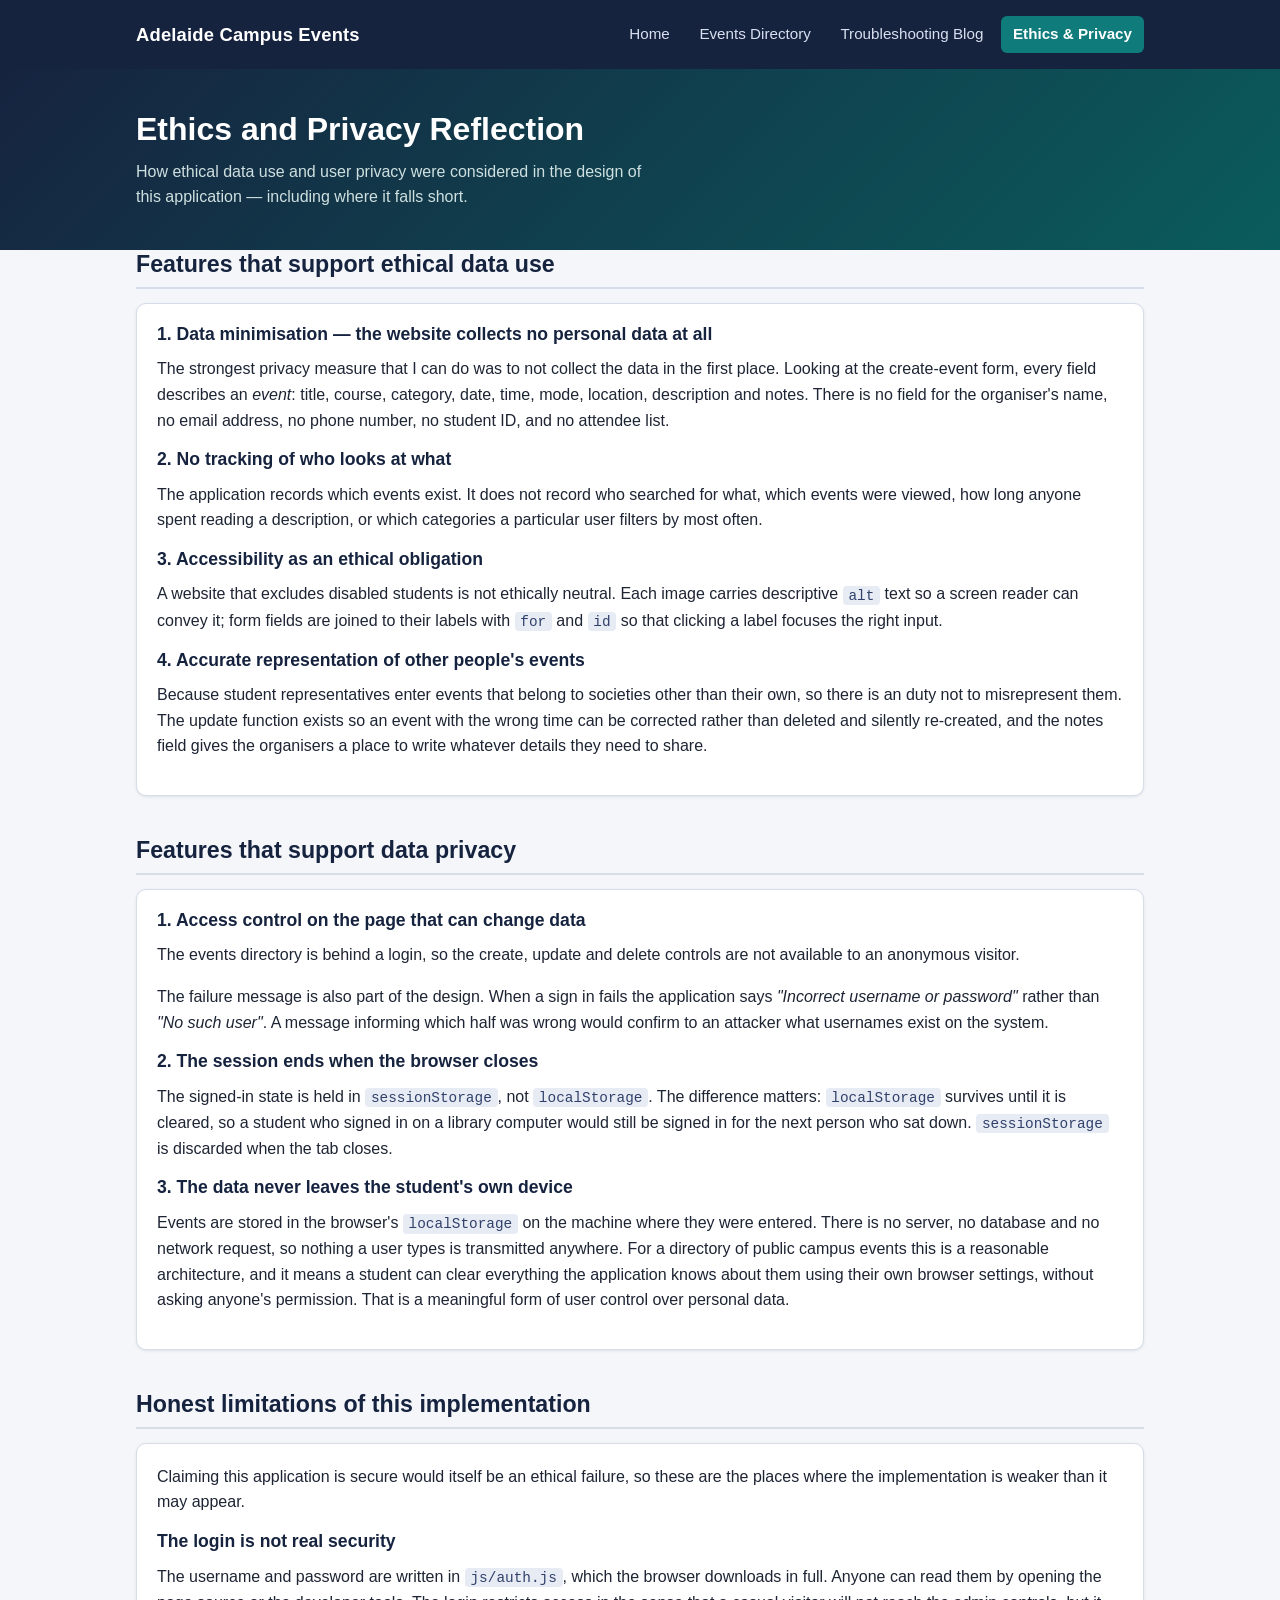
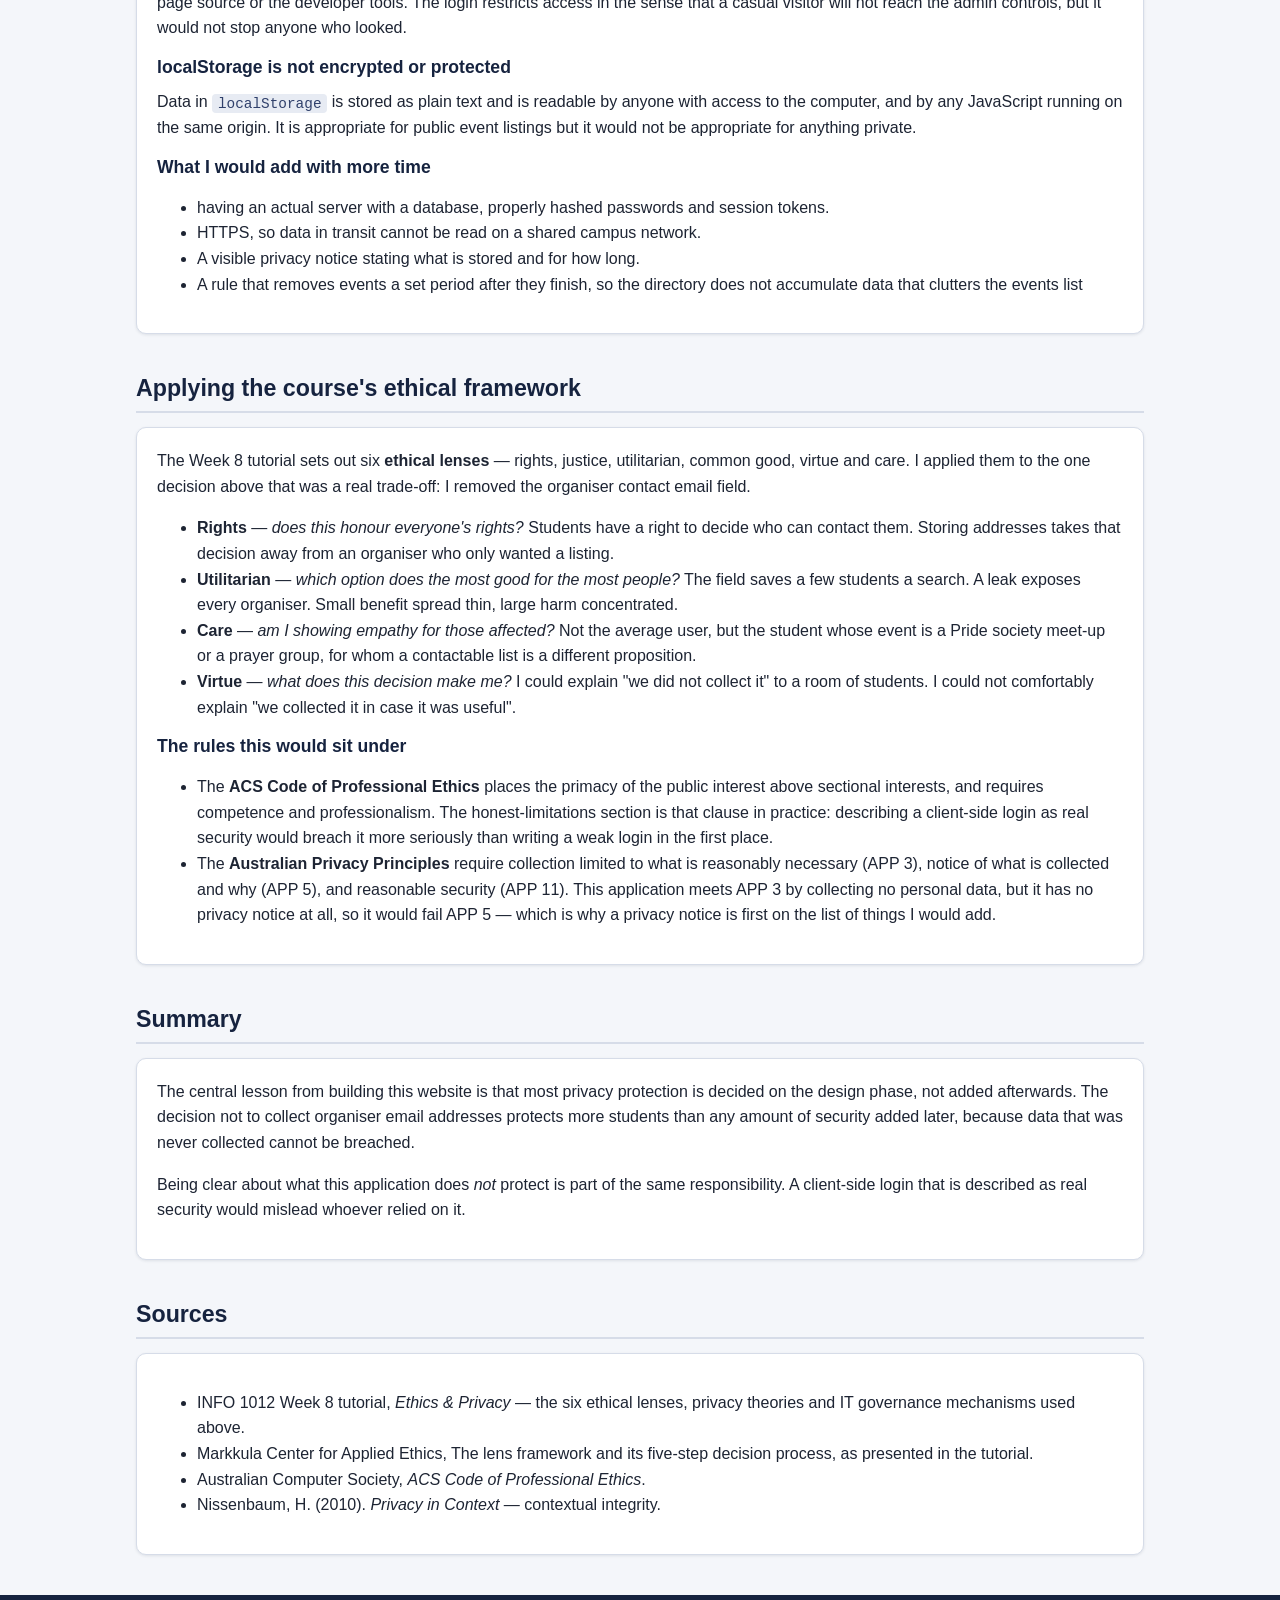
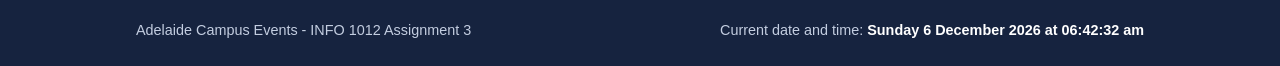
==== commit 83f1a9e5: "slight edits for ethics section" ====
--- a/ethics.html
+++ b/ethics.html
@@ -4,7 +4,7 @@
   <meta charset="UTF-8">
   <meta name="viewport" content="width=device-width, initial-scale=1.0">
   <meta name="description" content="Reflection on ethical data use and data privacy in the Adelaide Campus Events application.">
-  <title>Adelaide Campus Events &mdash; Ethics &amp; Privacy</title>
+  <title>Adelaide Campus Events — Ethics &amp; Privacy</title>
   <link rel="stylesheet" href="css/style.css">
 </head>
 <body>
@@ -26,413 +26,80 @@
   <div class="banner">
     <div class="container">
       <h1>Ethics and Privacy Reflection</h1>
-      <p>The ethical and privacy frameworks covered in this course, applied to the
-         design of this application &mdash; including where it falls short.</p>
+      <p>How ethical data use and user privacy were considered in the design of this
+         application — including where it falls short.</p>
     </div>
   </div>
 
   <main class="container">
 
-    <!-- Part 1 - the course frameworks -->
-    <section aria-labelledby="codes-heading">
-      <h2 id="codes-heading">Ethics in a professional IT context</h2>
-      <div class="card">
-        <p>Ethics is the reasoning used to work out what is right and wrong when rules,
-           laws and instinct do not settle the question on their own. It matters
-           particularly in IT because the people affected by a system usually cannot see
-           how it works. A student using this directory cannot tell from the outside
-           whether it records who viewed what, so the decision not to record it is
-           invisible to them and has to be taken on their behalf.</p>
-        <p>That gap between what a system does and what its users can see is why the
-           profession publishes codes. The example given in this course is the
-           <strong>Australian Computer Society</strong>, which maintains both a
-           <strong>Code of Professional Ethics</strong> and a <strong>Code of
-           Professional Conduct</strong>. The first sets out the values an ACS member
-           commits to &mdash; the primacy of the public interest, enhancement of quality
-           of life, honesty, competence, professional development and professionalism
-           &mdash; and the second describes what following those values looks like in
-           practice.</p>
-        <p>The clause that bears hardest on this project is the primacy of the public
-           interest: it ranks the interests of the people affected above personal or
-           sectional ones. The honest-limitations section near the bottom of this page is
-           that clause applied. Describing a client-side login as real security would
-           breach the code more seriously than writing a weak login did in the first
-           place, because the weak login is a constraint of the assignment while the
-           overclaim would be a choice to mislead.</p>
-      </div>
-    </section>
-
-    <section aria-labelledby="privacy-concept-heading">
-      <h2 id="privacy-concept-heading">What privacy is</h2>
-      <div class="card">
-        <p>Privacy is commonly viewed as a right to having &ldquo;an inviolate
-           personality&rdquo; (Warren &amp; Brandeis 1890, p.&nbsp;216). The thing being
-           protected is human dignity &mdash; the ability to be free from authoritative
-           control and intrusion &mdash; and that is distinct from the protection of
-           property or of free expression (Floridi 2016; Mill 1885). The argument rests
-           on humans being distinct in that we are &ldquo;endowed with consciousness,
-           intelligence, mental life and self-determination&rdquo; (Floridi 2016).</p>
-        <p>Reiman makes the link to personhood directly: the right to privacy
-           &ldquo;protects the individual&rsquo;s interest in becoming, being and
-           remaining a person&rdquo; (Reiman 1976, p.&nbsp;44). On that reading we should
-           be able to manage the details and the nature of the information communicated
-           about us, which is a matter of confidentiality and of trust in how data is
-           disclosed.</p>
-        <p>Read that way, privacy is not mainly about secrecy. A student advertising a
-           volleyball social is not keeping a secret; they are managing what is
-           communicated about them. A system that quietly widened that communication
-           &mdash; by also recording who read the listing &mdash; would take the
-           management away from them without ever revealing a secret.</p>
-      </div>
-    </section>
-
-    <section aria-labelledby="theories-heading">
-      <h2 id="theories-heading">The four privacy theories</h2>
-      <div class="card">
-        <p>The course sets out four theories of privacy, and they disagree about what the
-           right actually protects.</p>
-        <ul>
-          <li><strong>Control theory</strong> links privacy with freedom, on the basis
-              that people should be in control of their own information (Westin 1967).</li>
-          <li><strong>Restricted access theory</strong> is concerned with access to
-              personal data being limited, because data is shared at a pace users cannot
-              control and manage (Moor 1990).</li>
-          <li><strong>Ontological theory</strong> holds that privacy is the friction
-              provided by technologies in the infosphere (Floridi 2006).</li>
-          <li><strong>Contextual integrity</strong> holds that &ldquo;we have a right to
-              privacy, but it is neither a right to control personal information nor a
-              right to have access to this information restricted, but it is a right to
-              appropriate flow of personal information&rdquo;
-              (Nissenbaum 2010, p.&nbsp;127).</li>
-        </ul>
-
-        <h3>Which theory fits this application</h3>
-        <p>An events directory looks harmless. It lists public activities and does not
-           ask anyone for a bank account or a medical record. But knowing which events a
-           student recommends tells you something about their interests, their religion
-           or culture, their political views, their disability, or their sexuality. A
-           directory that recorded who viewed or recommended a Pride society event, a
-           prayer group, or a disability support workshop would be holding genuinely
-           sensitive information about identifiable students, even though every
-           individual event in the list is public.</p>
-        <p><strong>Contextual integrity</strong> is the theory that explains why that is
-           a privacy problem at all. Control theory struggles here, because nobody has
-           lost control of a fact they chose to publish, and restricted access struggles
-           for the same reason, because the information was never restricted. Nissenbaum
-           is the one that fits: a poster for a prayer group on a noticeboard is an
-           appropriate flow in that context, and the same event in a searchable system
-           that also logged who viewed it is an inappropriate flow. The harm is in the
-           change of context, not in the disclosure of a secret.</p>
-        <p>The other three still do work. Restricted access explains the pace problem
-           &mdash; a student who posts one event has no sense of how far a searchable,
-           indexed listing travels compared with a paper poster. Floridi&rsquo;s
-           ontological theory describes what removing the organiser email field actually
-           did: it put friction back into the system deliberately, by making the easy
-           path &mdash; mass-contacting every organiser &mdash; impossible rather than
-           merely discouraged.</p>
-      </div>
-    </section>
-
-    <section aria-labelledby="governance-heading">
-      <h2 id="governance-heading">IT governance and its mechanisms</h2>
-      <div class="card">
-        <p>IT governance is a &ldquo;framework for the leadership, organizational
-           structures and business processes, standards and compliance to these
-           standards, which ensure that the organization&rsquo;s IT supports and enables
-           the achievement of its strategies and objectives&rdquo; (Calder 2007), or more
-           briefly, &ldquo;the processes that ensure the effective and efficient use of
-           IT in enabling an organization to achieve its goals&rdquo; (Gartner 2023). It
-           covers four major areas (Ebert et al. 2020, p.&nbsp;13):</p>
-        <ul>
-          <li><strong>Strategic alignment</strong> &mdash; connecting IT with business
-              strategies and operations.</li>
-          <li><strong>Value delivery</strong> &mdash; ensuring the technology generates
-              the expected benefits.</li>
-          <li><strong>Resource management</strong> &mdash; optimising IT investment and
-              managing applications, information, infrastructure and people.</li>
-          <li><strong>Performance measurement</strong> &mdash; monitoring the
-              implementation of the strategy and the performance of the processes
-              adopted.</li>
-        </ul>
-        <p>Established frameworks for doing this include <strong>ITIL</strong> and
-           <strong>COBIT</strong>. Neither is proportionate to a one-person student
-           project, but the function they perform is not optional, and this project has
-           lightweight equivalents of it: the three-week sprint plan on the
-           <a href="blog.html">troubleshooting blog</a> is the strategic alignment and
-           performance measurement, and the git history is the audit record that shows
-           when each decision was actually made.</p>
-
-        <h3>Governance mechanisms</h3>
-        <p>Governance is enforced through three kinds of mechanism.</p>
-        <ul>
-          <li><strong>Codes of ethics</strong> &mdash; the ACS Code of Professional
-              Ethics and Code of Professional Conduct, the ACM Code of Ethics and
-              Professional Conduct, and the IFIP Code of Ethics.</li>
-          <li><strong>Laws</strong> &mdash; on data protection, such as the GDPR and
-              Consumer Data Rights; on privacy, such as the Australian Privacy Principles
-              and the Privacy Act, which is currently undergoing reform; and on
-              intellectual property.</li>
-          <li><strong>Practices</strong> &mdash; for privacy, confidentiality,
-              disclosure, impact risk assessments and notifiable data breaches; for
-              intellectual property, trade marks, patents and design rights; Creative
-              Commons licences and attributions; and security measures.</li>
-        </ul>
-
-        <h3>Which of these this application would answer to</h3>
-        <ul>
-          <li><strong>Australian Privacy Principles.</strong> APP 3 limits collection to
-              what is reasonably necessary; this application satisfies it by collecting
-              no personal data at all. APP 5 requires notice of what is collected and
-              why, and the site has no privacy notice anywhere, so it would
-              <em>fail</em> APP 5 &mdash; which is why a visible privacy notice is first
-              on the list of things I would add. APP 11 requires reasonable security,
-              which the limitations section below addresses honestly.</li>
-          <li><strong>Notifiable data breaches.</strong> The scheme requires an
-              organisation to notify individuals of a breach likely to cause serious
-              harm. Collecting no personal data is what makes this obligation almost
-              empty here: there is nothing held whose loss would need reporting. That is
-              data minimisation paying off twice.</li>
-          <li><strong>GDPR.</strong> It does not apply to a campus assignment, but its
-              requirements for a lawful basis, data minimisation and a right to erasure
-              are the standard the design was measured against. Erasure in particular is
-              satisfied in an unusual way: the data sits in the student&rsquo;s own
-              browser, so they can clear it themselves without asking anyone.</li>
-          <li><strong>Creative Commons and attribution.</strong> Every image on this site
-              is an SVG written by hand as part of the project, so nothing is used under
-              a licence that requires attribution and nothing has been taken without
-              one. Had stock photography been used, each licence and attribution would
-              have needed to be recorded.</li>
-        </ul>
-      </div>
-    </section>
-
-    <section aria-labelledby="lenses-heading">
-      <h2 id="lenses-heading">The six ethical lenses</h2>
-      <div class="card">
-        <p>When facing a difficult decision it is not just about following rules, laws or
-           emotions. The six lenses created by the Markkula Center for Applied Ethics
-           each provide a distinct framework for ethical reasoning, and examining a
-           problem through all six gives a more rounded view than any one of them does
-           alone.</p>
-        <ul>
-          <li><strong>The Right Lens</strong> &mdash; respect everyone&rsquo;s basic
-              rights, such as truth, privacy and the freedom to shape their own life
-              choices. <em>Does this decision honour and protect everyone&rsquo;s
-              rights?</em></li>
-          <li><strong>The Justice Lens</strong> &mdash; fairness: people receiving what
-              they are rightfully due, through equal treatment or fair distinction based
-              on need or merit, in its social, corrective, retributive and restorative
-              forms. <em>Does this decision uphold fairness for everyone involved?</em></li>
-          <li><strong>The Utilitarian Lens</strong> &mdash; consequences: maximise
-              benefit and minimise harm. <em>Which decision helps the most people while
-              causing the least harm?</em></li>
-          <li><strong>The Common Good Lens</strong> &mdash; the well-being of the entire
-              community rather than individual needs alone. <em>Does this action
-              contribute to a stronger, healthier community for everyone?</em></li>
-          <li><strong>The Virtue Lens</strong> &mdash; character and growth: becoming a
-              good person, not only making the right call in the moment. <em>How is this
-              action shaping the person I am becoming?</em></li>
-          <li><strong>The Care Ethics Lens</strong> &mdash; relationships and empathy,
-              understanding people&rsquo;s emotions and unique circumstances. <em>Am I
-              demonstrating empathy and consideration for those affected?</em></li>
-        </ul>
-        <p>No single lens provides all the answers, and at times they conflict. That is
-           the point of having six: the conflict is information, not a problem to be
-           tidied away.</p>
-
-        <h3>The lenses applied to one real decision</h3>
-        <p>Rather than run all six over every feature, I applied them to the decision
-           that was a genuine trade-off: removing the organiser contact email field from
-           the create-event form.</p>
-        <ul>
-          <li><strong>Right</strong> &mdash; students have a right to decide who can
-              contact them. Storing addresses takes that decision away from an organiser
-              who only wanted a listing.</li>
-          <li><strong>Justice</strong> &mdash; the same rule applies to every society: no
-              group gets its contact details published and no group is left out.</li>
-          <li><strong>Utilitarian</strong> &mdash; the field saves a few students a
-              search; a leak exposes every organiser. Small benefit spread thin, large
-              harm concentrated.</li>
-          <li><strong>Common good</strong> &mdash; a directory students trust is worth
-              more to everyone than one that is marginally more convenient but collects
-              more than it needs.</li>
-          <li><strong>Virtue</strong> &mdash; I could explain &ldquo;we did not collect
-              it&rdquo; to a room of students. I could not comfortably explain &ldquo;we
-              collected it in case it turned out to be useful&rdquo;.</li>
-          <li><strong>Care</strong> &mdash; not the average user, but the student whose
-              event is a Pride society meet-up or a prayer group, for whom being on a
-              contactable list is a different proposition.</li>
-        </ul>
-
-        <h3>Where the lenses disagree</h3>
-        <p>The audit trail is the case where they pull in opposite directions. Justice
-           and the common good argue for logging who deleted an event, because
-           accountability is a form of fairness. The right and care lenses argue against
-           it, because an audit log is a standing record of identifiable activity. The
-           answer is not to pick a favourite lens but to look for the option that
-           survives most of them &mdash; which is why the resolution below logs
-           administrator actions only and leaves ordinary browsing unlogged.</p>
-      </div>
-    </section>
-
-    <section aria-labelledby="process-heading">
-      <h2 id="process-heading">The five-step decision process, applied</h2>
-      <div class="card">
-        <p>The course sets out a five-step process for working through an ethical
-           decision. Run over the email field decision, it looks like this.</p>
-        <ol>
-          <li><strong>Identify the ethical issue.</strong> Could this cause harm, or
-              benefit some people more than others? A stored list of organiser addresses
-              benefits the application and carries the risk for the organisers, so the
-              people taking the risk are not the people getting the benefit. That split
-              is what makes it ethical rather than merely technical.</li>
-          <li><strong>Gather the facts.</strong> Affected parties are the organisers
-              whose addresses would be stored, the students who would use them, and the
-              university whose name is on the directory. The options were: collect and
-              display the address, collect it but hide it behind the login, or not
-              collect it and let descriptions say &ldquo;contact the society&rdquo;.</li>
-          <li><strong>Evaluate the options using the lenses.</strong> The six-lens run
-              above. All six point the same way, which is the signal that the decision is
-              not finely balanced.</li>
-          <li><strong>Choose the action and test it.</strong> Would I be comfortable
-              explaining this publicly? &ldquo;We decided not to hold your email
-              address&rdquo; is a comfortable sentence to say to a room of student
-              organisers. &ldquo;We held it because it might be useful later&rdquo; is
-              not, and that discomfort is the test doing its job.</li>
-          <li><strong>Reflect on the outcome.</strong> The cost was real: students cannot
-              contact an organiser directly from the listing. The follow-up is to make
-              the notes field carry that information in a form the organiser chooses to
-              publish, which keeps the decision with the person it belongs to. Reflect,
-              refine, repeat.</li>
-        </ol>
-      </div>
-    </section>
-
-    <!-- Part 2 - the application -->
+    <!-- ETHICAL DATA USE -->
     <section aria-labelledby="ethics-heading">
       <h2 id="ethics-heading">Features that support ethical data use</h2>
 
       <div class="card">
-        <h3>1. Data minimisation &mdash; the application collects no personal data at all</h3>
-        <p>The strongest privacy measure available was to not collect the data in the
-           first place. Every field on the create-event form describes an <em>event</em>:
-           title, course, category, date, time, mode, location, description and notes.
-           There is no field for the organiser&rsquo;s name, no email address, no phone
-           number, no student ID, and no attendee list.</p>
-        <p>This was a deliberate choice rather than an oversight. An earlier version of
-           my field list included an &ldquo;organiser contact email&rdquo; so that
-           students could get in touch about an event. I removed it, because storing a
-           list of contactable addresses turns a harmless directory into a target worth
-           attacking, and because a description can simply say &ldquo;contact the
-           society&rdquo; without the system holding the address itself. Collecting less
-           data means there is less to lose, less to secure, and less to misuse.</p>
+        <h3>1. Data minimisation — the website collects no personal data at all</h3>
+        <p>The strongest privacy measure that I can do was to not collect the data in the
+           first place. Looking at the create-event form, every field describes an
+           <em>event</em>: title, course, category, date, time, mode, location,
+           description and notes. There is no field for the organiser's name, no email
+           address, no phone number, no student ID, and no attendee list.</p>
+
 
         <h3>2. No tracking of who looks at what</h3>
         <p>The application records which events exist. It does not record who searched
            for what, which events were viewed, how long anyone spent reading a
-           description, or which categories a user filters by most often. All of that
-           would be easy to add and commercially tempting, and all of it would build a
-           profile of a student&rsquo;s interests without their knowledge.</p>
-        <p>There are no analytics scripts, no third-party trackers, no advertising pixels
-           and no cookies. Every file the site loads comes from within the project
-           folder, which you can verify by opening the browser&rsquo;s Network tab: every
-           request is to a local file.</p>
-
-        <h3>3. Honest, non-manipulative interface design</h3>
-        <p>Deleting an event triggers a confirmation dialog that names the event and
-           states plainly that the action cannot be undone, and <em>Cancel</em> is a real
-           option rather than a greyed-out discouragement. This is the opposite of a
-           <strong>dark pattern</strong> &mdash; an interface deliberately designed to
-           push a user into the choice that serves the system rather than the user.
-           Similarly, a recommendation is an explicit button press that can be pressed
-           again to undo, so nothing is recommended on a student&rsquo;s behalf from
-           inferred behaviour.</p>
-
-        <h3>4. Accessibility as an ethical obligation</h3>
-        <p>An application that excludes disabled students is not ethically neutral. Each
-           image carries descriptive <code>alt</code> text; form fields are joined to
-           their labels with <code>for</code> and <code>id</code>; error messages are
-           marked <code>aria-invalid</code> and announced through
-           <code>role="alert"</code>; the keyboard focus outline is deliberately kept
-           visible rather than removed for appearance; and colour is never the only
-           signal &mdash; a recommended event is marked by the word
-           &ldquo;Recommended&rdquo; as well as by an amber badge, so it is still
-           identifiable to a colour-blind user.</p>
-      </div>
-    </section>
-
+           description, or which categories a particular user filters by most often.
+
+
+        <h3>3. Accessibility as an ethical obligation</h3>
+        <p>A website that excludes disabled students is not ethically neutral. Each
+           image carries descriptive <code>alt</code> text so a screen reader can convey
+           it; form fields are joined to their labels with <code>for</code> and
+           <code>id</code> so that clicking a label focuses the right input.</p>
+
+        <h3>4. Accurate representation of other people's events</h3>
+        <p>Because student representatives enter events that belong to societies other
+           than their own, so there is an duty not to misrepresent them. The update
+           function exists so an event with the wrong time can be corrected rather than
+           deleted and silently re-created, and the notes field gives the organisers a place
+           to write whatever details they need to share.</p>
+      </div>
+    </section>
+
+    <!-- DATA PRIVACY -->
     <section aria-labelledby="privacy-heading">
       <h2 id="privacy-heading">Features that support data privacy</h2>
 
       <div class="card">
         <h3>1. Access control on the page that can change data</h3>
         <p>The events directory is behind a login, so the create, update and delete
-           controls are not available to an anonymous visitor. This is the
-           <strong>principle of least privilege</strong>: the ability to change or
-           destroy data is restricted to the role that needs it.</p>
-        <p>The failure message is part of the design too. When a sign-in fails the
-           application says <em>&ldquo;Incorrect username or password&rdquo;</em> rather
-           than <em>&ldquo;No such user&rdquo;</em>. A message naming which half was
-           wrong would confirm to an attacker which usernames exist, letting them build a
-           list of valid accounts before they start guessing passwords. This is called
-           <strong>username enumeration</strong>, and avoiding it costs nothing.</p>
+           controls are not available to an anonymous visitor.</p>
+        <p>The failure message is also part of the design. When a sign in fails the
+           application says <em>"Incorrect username or password"</em> rather than
+           <em>"No such user"</em>. A message informing which half was wrong would confirm
+           to an attacker what usernames exist on the system.</p>
 
         <h3>2. The session ends when the browser closes</h3>
         <p>The signed-in state is held in <code>sessionStorage</code>, not
-           <code>localStorage</code>. <code>localStorage</code> survives until explicitly
-           cleared, so a student who signed in on a library computer would still be
-           signed in for the next person who sat down; <code>sessionStorage</code> is
-           discarded when the tab closes. Only the username is stored &mdash; the
-           password is compared and then discarded, so it cannot be recovered afterwards
-           by inspecting the browser &mdash; and a <em>Sign out</em> button lets a user
-           end the session deliberately.</p>
-
-        <h3>3. Input validation, which protects the system as well as the data</h3>
-        <p>Every field is validated before anything is saved: required fields must not be
-           empty, text fields have minimum lengths, times must be real 24-hour times, and
-           dates must be real calendar dates &mdash; a date such as 30 February has the
-           right shape but does not exist, and is rejected by rebuilding the date and
-           checking the browser did not silently roll it over into March. Dates more than
-           five years away are rejected as probable typing errors. Validation is a
-           privacy measure and not only a tidiness measure: unvalidated input is the entry
-           point for most common web attacks.</p>
-
-        <h3>4. Protection against cross-site scripting</h3>
-        <p>This is the most important technical privacy control in the application.
-           Every piece of event text is placed on the page using
-           <code>textContent</code>, never <code>innerHTML</code>:</p>
-        <pre><code>// js/events.js - how every piece of user text reaches the page
-function el(tag, className, text) {
-    const node = document.createElement(tag);
-    if (className) node.className = className;
-    if (text !== undefined) node.textContent = text;   // text, never markup
-    return node;
-}</code></pre>
-        <p>The difference is critical. <code>innerHTML</code> parses the string it is
-           given as HTML, so an event title of
-           <code>&lt;img src=x onerror=alert(1)&gt;</code> would be turned into a real
-           element and the JavaScript inside it would run. <code>textContent</code>
-           writes the string as literal characters, so the same input is displayed as the
-           text a user typed and nothing executes. This is a <strong>cross-site
-           scripting (XSS)</strong> defence, and it matters here because the application
-           displays text that one user typed to a different user &mdash; exactly the
-           situation XSS exploits. A successful XSS attack on a real deployment could
-           read another student&rsquo;s session and act as them.</p>
-        <p>I verified this works by entering
-           <code>&lt;img src=x onerror=alert(1)&gt;</code> as an event title and
-           confirming it appeared on screen as those literal characters, with no image
-           element created and no script run.</p>
-
-        <h3>5. The data never leaves the student&rsquo;s own device</h3>
-        <p>Events are stored in the browser&rsquo;s <code>localStorage</code> on the
-           machine where they were entered. There is no server, no database and no
-           network request, so nothing a user types is transmitted anywhere. For a
-           directory of public campus events this is a reasonable architecture, and it
-           means a student can clear everything the application knows about them using
-           their own browser settings, without asking anyone&rsquo;s permission.</p>
-      </div>
-    </section>
-
+           <code>localStorage</code>. The difference matters: <code>localStorage</code>
+           survives until it is cleared, so a student who signed in on a
+           library computer would still be signed in for the next person who sat down.
+           <code>sessionStorage</code> is discarded when the tab closes.</p>
+
+
+        <h3>3. The data never leaves the student's own device</h3>
+        <p>Events are stored in the browser's <code>localStorage</code> on the machine
+           where they were entered. There is no server, no database and no network
+           request, so nothing a user types is transmitted anywhere. For a directory of
+           public campus events this is a reasonable architecture, and it means a student
+           can clear everything the application knows about them using their own browser
+           settings, without asking anyone's permission. That is a meaningful form of
+           user control over personal data.</p>
+      </div>
+    </section>
+
+    <!-- LIMITATIONS -->
     <section aria-labelledby="limits-heading">
       <h2 id="limits-heading">Honest limitations of this implementation</h2>
 
@@ -442,41 +109,66 @@
 
         <h3>The login is not real security</h3>
         <p>The username and password are written in <code>js/auth.js</code>, which the
-           browser downloads in full, so anyone can read them from the page source or the
-           developer tools. Real authentication cannot be done in the browser alone,
-           because any check that runs on the user&rsquo;s machine can be bypassed by the
-           user. It requires a server that stores a <strong>hash</strong> of the password
-           produced by a slow algorithm designed for the purpose, such as bcrypt or
-           Argon2 &mdash; never the password itself &mdash; compares a submitted password
-           against that hash, and returns a signed session token, leaving the browser only
-           to carry the token. Since this assignment is a client-side application with no
-           server, the login here is the honest limit of what is achievable, and I would
-           not deploy it to protect anything that mattered.</p>
-
+           browser downloads in full. Anyone can read them by opening the page source or
+           the developer tools. The login restricts access in the sense that a casual
+           visitor will not reach the admin controls, but it would not stop anyone who
+           looked.</p>
+       
         <h3>localStorage is not encrypted or protected</h3>
         <p>Data in <code>localStorage</code> is stored as plain text and is readable by
            anyone with access to the computer, and by any JavaScript running on the same
-           origin. It is appropriate for public event listings and would not be
+           origin. It is appropriate for public event listings but it would not be
            appropriate for anything private.</p>
 
-        <h3>There is no audit trail</h3>
-        <p>Because no identity is recorded against an action, the system cannot tell who
-           deleted an event. There is a genuine tension here: an audit log would improve
-           accountability, but it would also mean recording identifiable activity for
-           every user, which is exactly what data minimisation avoids. A production
-           system would resolve this by logging <em>administrator</em> actions, where
-           accountability outweighs the privacy cost, while continuing not to log
-           ordinary browsing.</p>
 
         <h3>What I would add with more time</h3>
         <ul>
-          <li>A visible privacy notice stating what is stored and for how long, which is
-              the APP 5 gap identified above.</li>
-          <li>A server with a database, properly hashed passwords and session tokens.</li>
+          <li>having an actual server with a database, properly hashed passwords and session tokens.</li>
           <li>HTTPS, so data in transit cannot be read on a shared campus network.</li>
-          <li>A retention rule that removes events a set period after they finish, so the
-              directory does not accumulate data indefinitely.</li>
-          <li>Rate limiting on the login form to slow down password guessing.</li>
+          <li>A visible privacy notice stating what is stored and for how long.</li>
+          <li>A rule that removes events a set period after they finish, so
+              the directory does not accumulate data that clutters the events list</li>
+        </ul>
+      </div>
+    </section>
+
+    <!-- Course ethical framework -->
+    <section aria-labelledby="lenses-heading">
+      <h2 id="lenses-heading">Applying the course's ethical framework</h2>
+
+      <div class="card">
+        <p>The Week 8 tutorial sets out six <strong>ethical lenses</strong> — rights,
+           justice, utilitarian, common good, virtue and care. I applied them to the one 
+           decision above that was a real trade-off: I removed the organiser contact email field.</p>
+
+        <ul>
+          <li><strong>Rights</strong> — <em>does this honour everyone's rights?</em>
+              Students have a right to decide who can contact them. Storing addresses
+              takes that decision away from an organiser who only wanted a listing.</li>
+          <li><strong>Utilitarian</strong> — <em>which option does the most good for the
+              most people?</em> The field saves a few students a search. A leak exposes
+              every organiser. Small benefit spread thin, large harm concentrated.</li>
+          <li><strong>Care</strong> — <em>am I showing empathy for those affected?</em>
+              Not the average user, but the student whose event is a Pride society meet-up
+              or a prayer group, for whom a contactable list is a different proposition.</li>
+          <li><strong>Virtue</strong> — <em>what does this decision make me?</em> I could
+              explain "we did not collect it" to a room of students. I could not
+              comfortably explain "we collected it in case it was useful".</li>
+        </ul>
+
+        <h3>The rules this would sit under</h3>
+        <ul>
+          <li>The <strong>ACS Code of Professional Ethics</strong> places the primacy of
+              the public interest above sectional interests, and requires competence and
+              professionalism. The honest-limitations section is that clause in practice:
+              describing a client-side login as real security would breach it more
+              seriously than writing a weak login in the first place.</li>
+          <li>The <strong>Australian Privacy Principles</strong> require collection
+              limited to what is reasonably necessary (APP 3), notice of what is collected
+              and why (APP 5), and reasonable security (APP 11). This application meets
+              APP 3 by collecting no personal data, but it has no privacy notice at all,
+              so it would fail APP 5 — which is why a privacy notice is first on the list
+              of things I would add.</li>
         </ul>
       </div>
     </section>
@@ -484,15 +176,14 @@
     <section aria-labelledby="summary-heading">
       <h2 id="summary-heading">Summary</h2>
       <div class="card">
-        <p>Most privacy protection is decided at design time, not added afterwards. The
-           decision not to collect organiser email addresses protects more students than
-           any security measure added later, because data that was never collected cannot
-           be breached &mdash; and all six lenses agreed on it. Equally, the choice
-           between <code>textContent</code> and <code>innerHTML</code> is a single word in
-           a single function, and it is the difference between an application that is safe
-           to display other people&rsquo;s text in and one that is not. Being clear about
-           what this application does <em>not</em> protect is part of the same
-           responsibility.</p>
+        <p>The central lesson from building this website is that most privacy
+           protection is decided on the design phase, not added afterwards. The decision not
+           to collect organiser email addresses protects more students than any amount
+           of security added later, because data that was never collected cannot be
+           breached.
+        <p>Being clear about what this application does <em>not</em> protect is part of
+           the same responsibility. A client-side login that is described as real
+           security would mislead whoever relied on it.</p>
       </div>
     </section>
 
@@ -501,38 +192,13 @@
       <h2 id="sources-heading">Sources</h2>
       <div class="card">
         <ul>
-          <li>INFO 1012 Week 8 Tutorial, <em>Ethics &amp; Privacy</em> &mdash; the
-              framework, theories, governance material and lenses used on this page.</li>
-          <li>Calder, A. 2007, <em>IT Governance: A Pocket Guide</em>, 1st edn, IT
-              Governance Publishing.</li>
-          <li>Ebert, C., Vizcaino, A. &amp; Manjavacas, A. 2020, &lsquo;IT
-              Governance&rsquo;, <em>IEEE Software</em>, vol.&nbsp;37, no.&nbsp;6,
-              pp.&nbsp;13&ndash;20.</li>
-          <li>Floridi, L. 2006, &lsquo;Four challenges for a theory of informational
-              privacy&rsquo;, <em>Ethics and Information Technology</em>, vol.&nbsp;8,
-              no.&nbsp;3, pp.&nbsp;109&ndash;119.</li>
-          <li>Floridi, L. 2016, <em>On human dignity as a foundation for the right to
-              privacy</em>, Chefuturo.</li>
-          <li>Gartner 2023, <em>IT Governance (ITG)</em>, Gartner Glossary.</li>
-          <li>Markkula Center for Applied Ethics, Santa Clara University &mdash; the six
-              ethical lenses and the five-step decision process.</li>
-          <li>Mill, J.S. 1885, <em>Principles of Political Economy</em>, D Appleton and
-              Company, New York.</li>
-          <li>Moor, J. 1990, &lsquo;Ethics of privacy protection&rsquo;, <em>Library
-              Trends</em>, vol.&nbsp;39, nos.&nbsp;1&nbsp;&amp;&nbsp;2,
-              pp.&nbsp;69&ndash;82.</li>
-          <li>Nissenbaum, H. 2010, <em>Privacy in Context</em>, 1st edn, Stanford
-              University Press, Stanford, California.</li>
-          <li>Reiman, J.H. 1976, &lsquo;Privacy, intimacy, and personhood&rsquo;,
-              <em>Philosophy &amp; Public Affairs</em>, vol.&nbsp;6, no.&nbsp;1,
-              pp.&nbsp;26&ndash;44.</li>
-          <li>Warren, S.D. &amp; Brandeis, L.D. 1890, <em>The Right to Privacy</em>, 2012
-              edn, University of Washington Press, Seattle.</li>
-          <li>Westin, A.F. 1967, <em>Privacy and Freedom</em>, Atheneum, New York.</li>
-          <li>Australian Computer Society, <em>ACS Code of Professional Ethics</em> and
-              <em>Code of Professional Conduct</em>.</li>
-          <li>Office of the Australian Information Commissioner, <em>Australian Privacy
-              Principles</em>, under the <em>Privacy Act 1988</em> (Cth).</li>
+          <li>INFO 1012 Week 8 tutorial, <em>Ethics &amp; Privacy</em> — the six ethical
+              lenses, privacy theories and IT governance mechanisms used above.</li>
+          <li>Markkula Center for Applied Ethics, The lens
+              framework and its five-step decision process, as presented in the
+              tutorial.</li>
+          <li>Australian Computer Society, <em>ACS Code of Professional Ethics</em>.</li>
+          <li>Nissenbaum, H. (2010). <em>Privacy in Context</em> — contextual integrity.</li>
         </ul>
       </div>
     </section>
